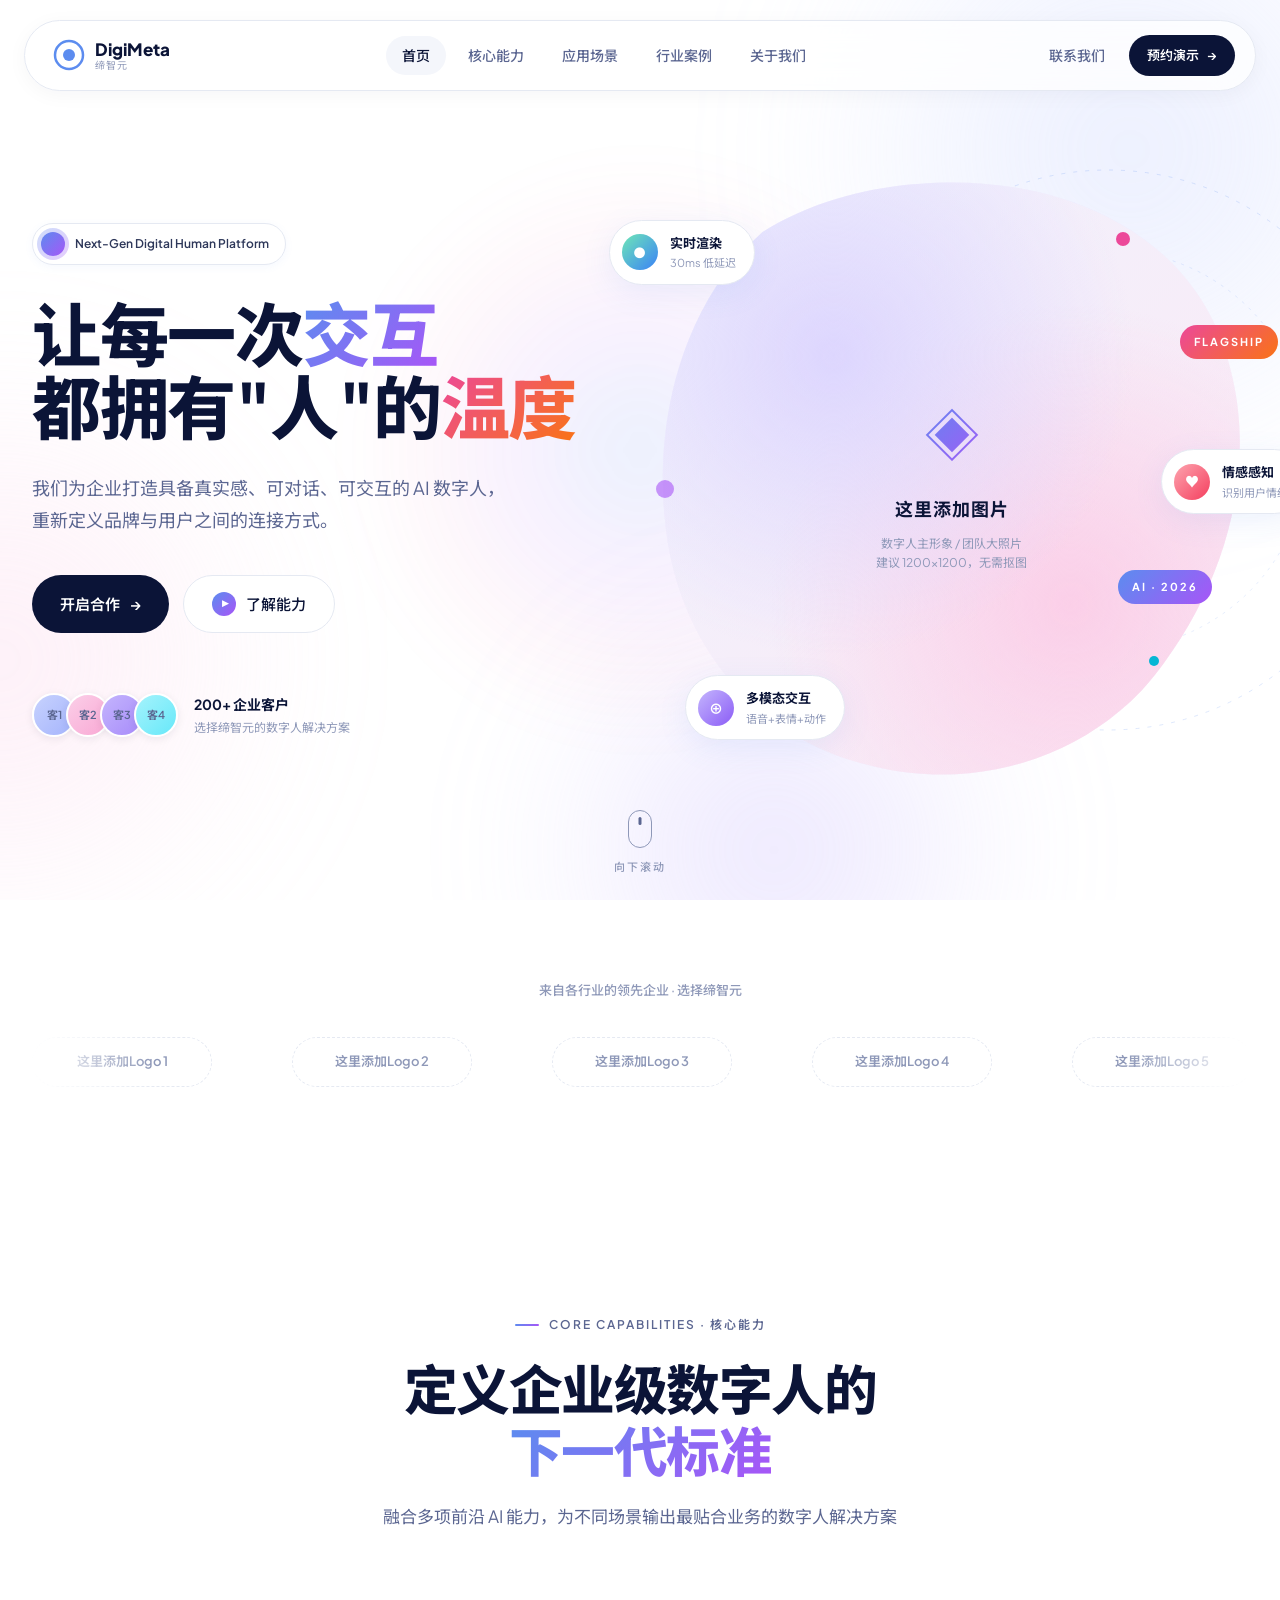
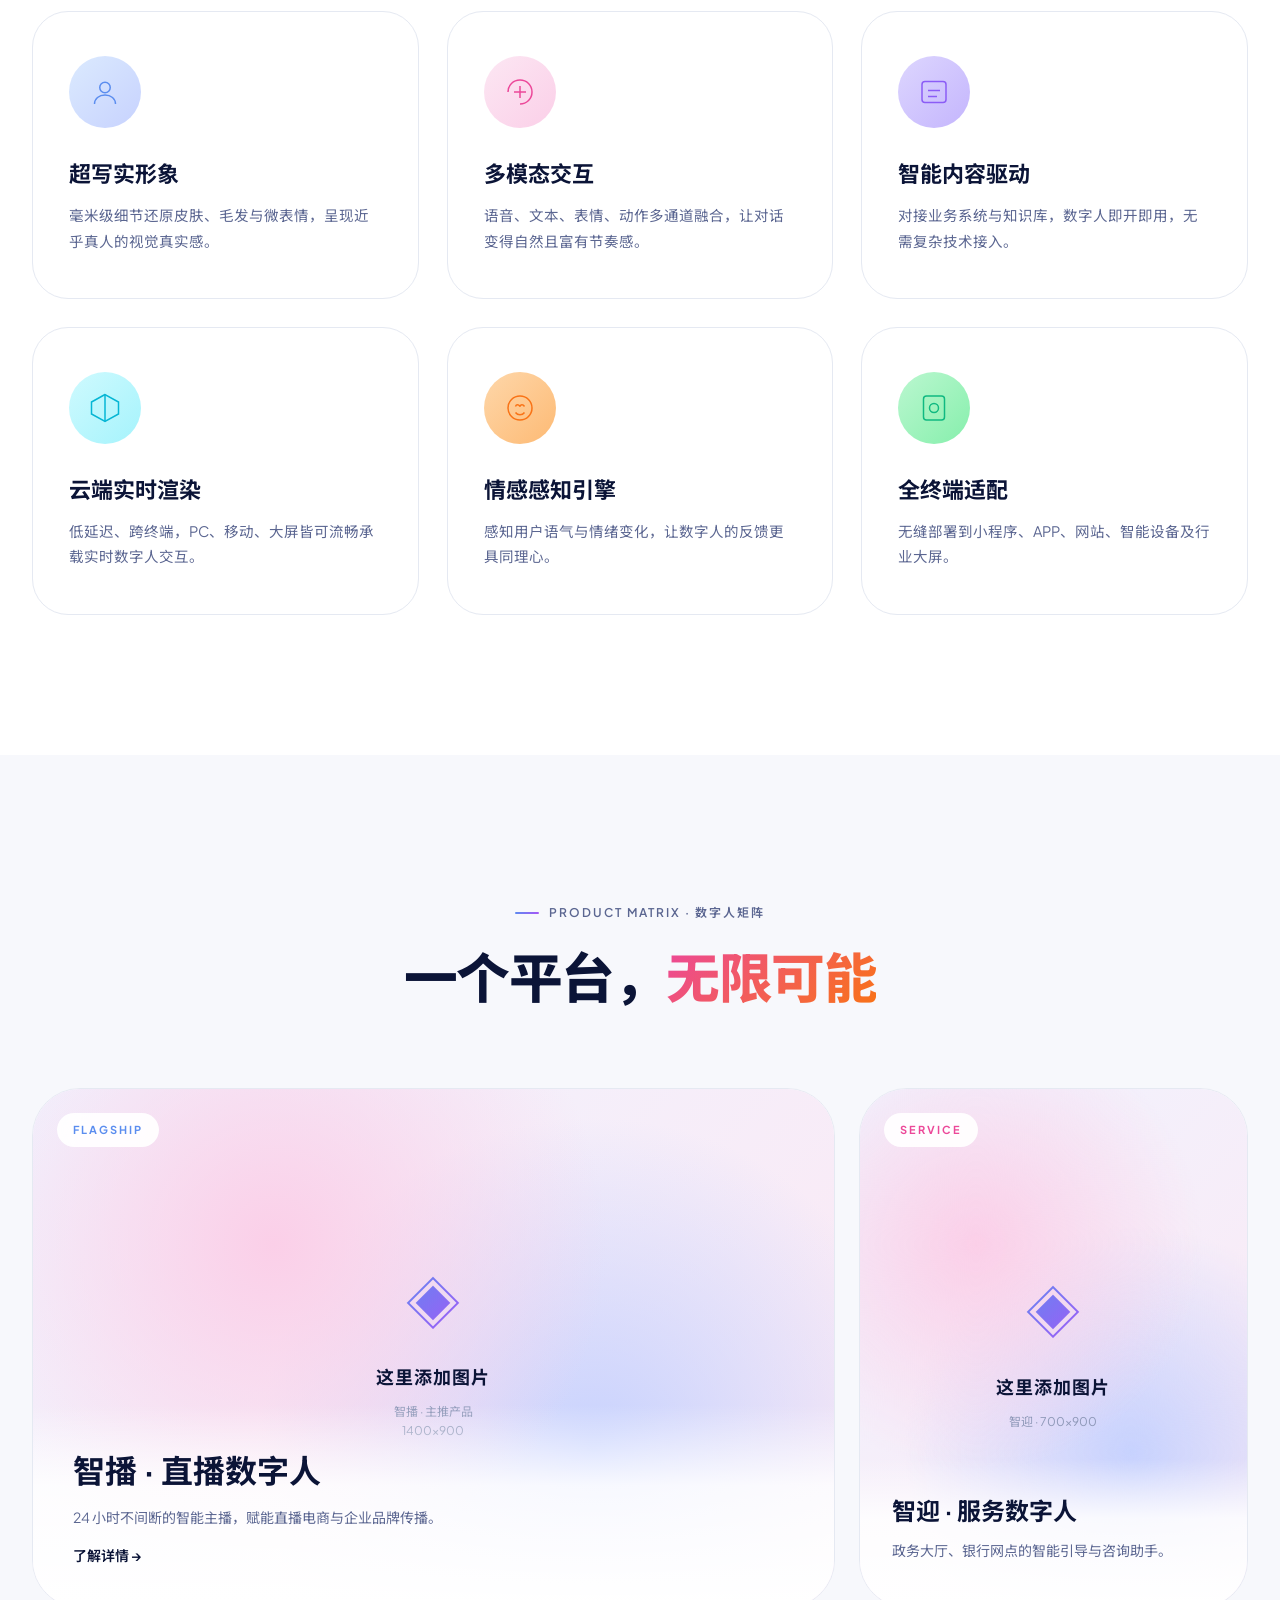
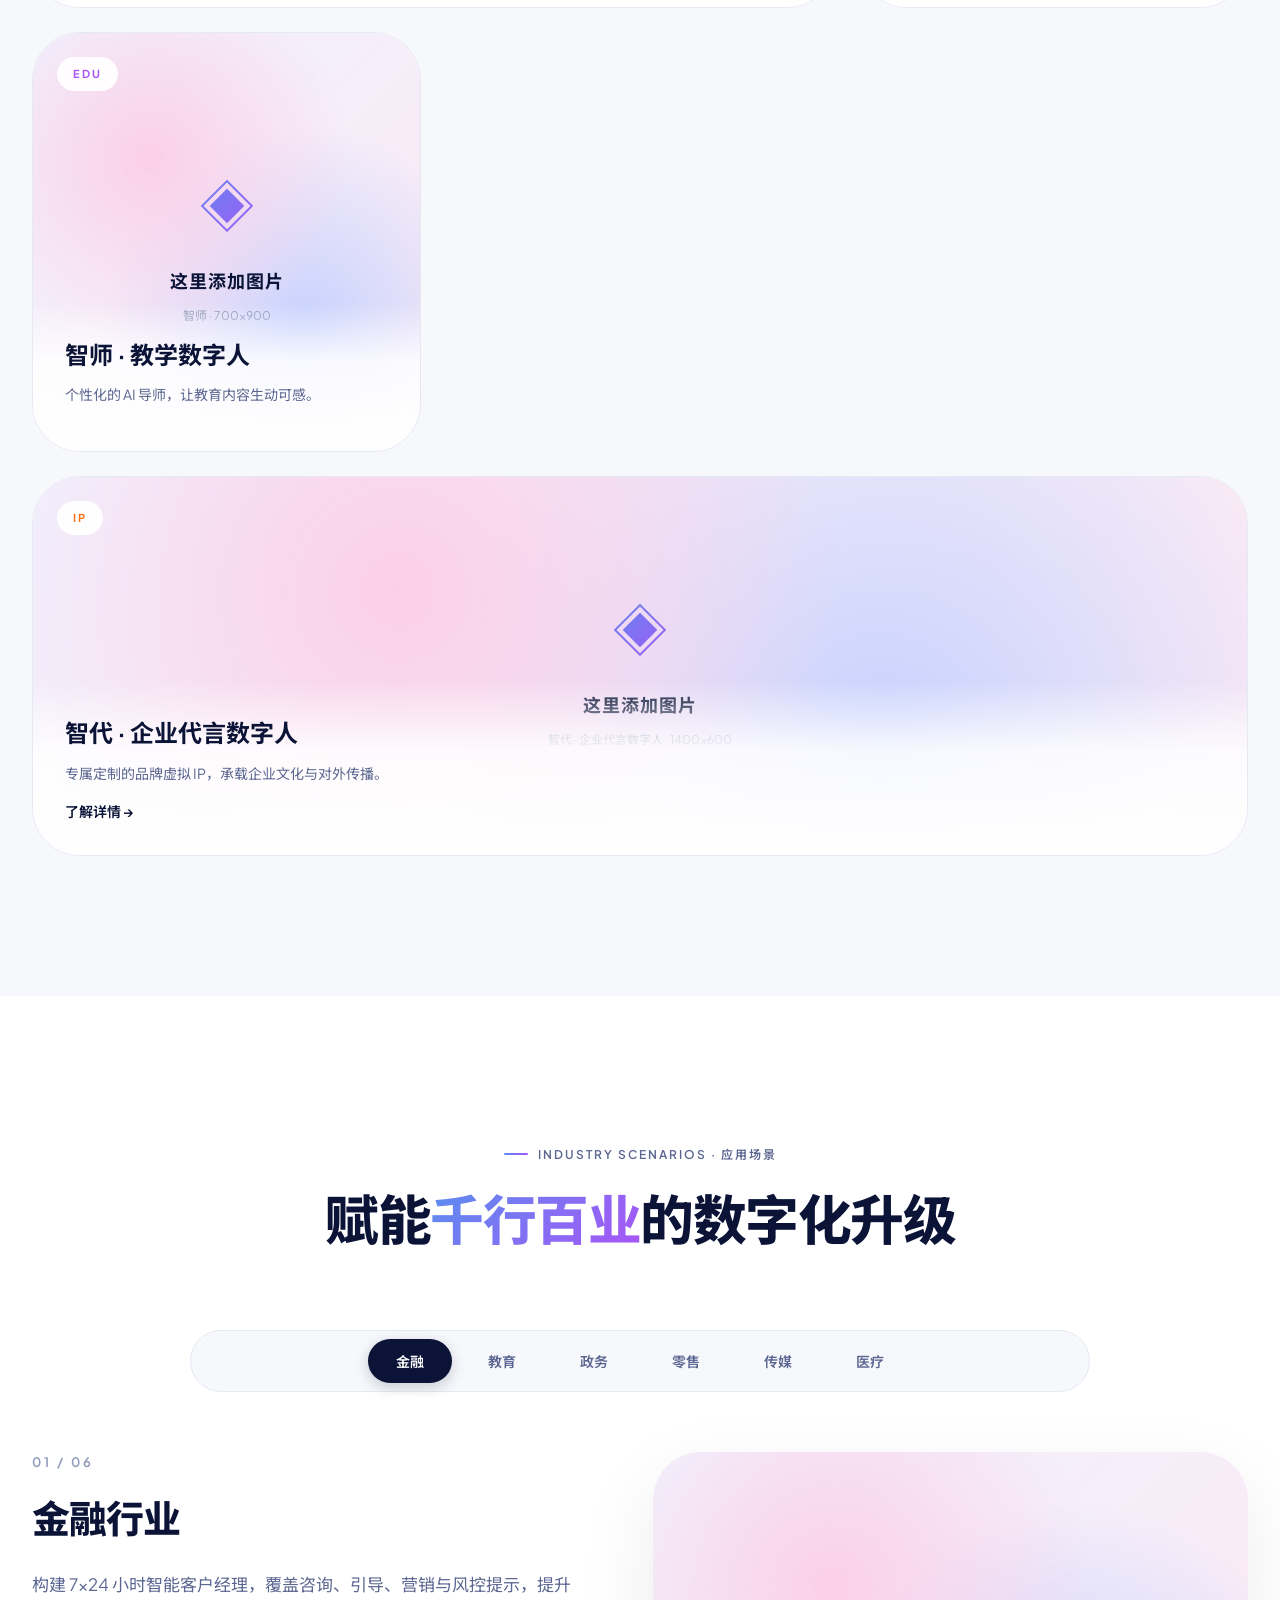
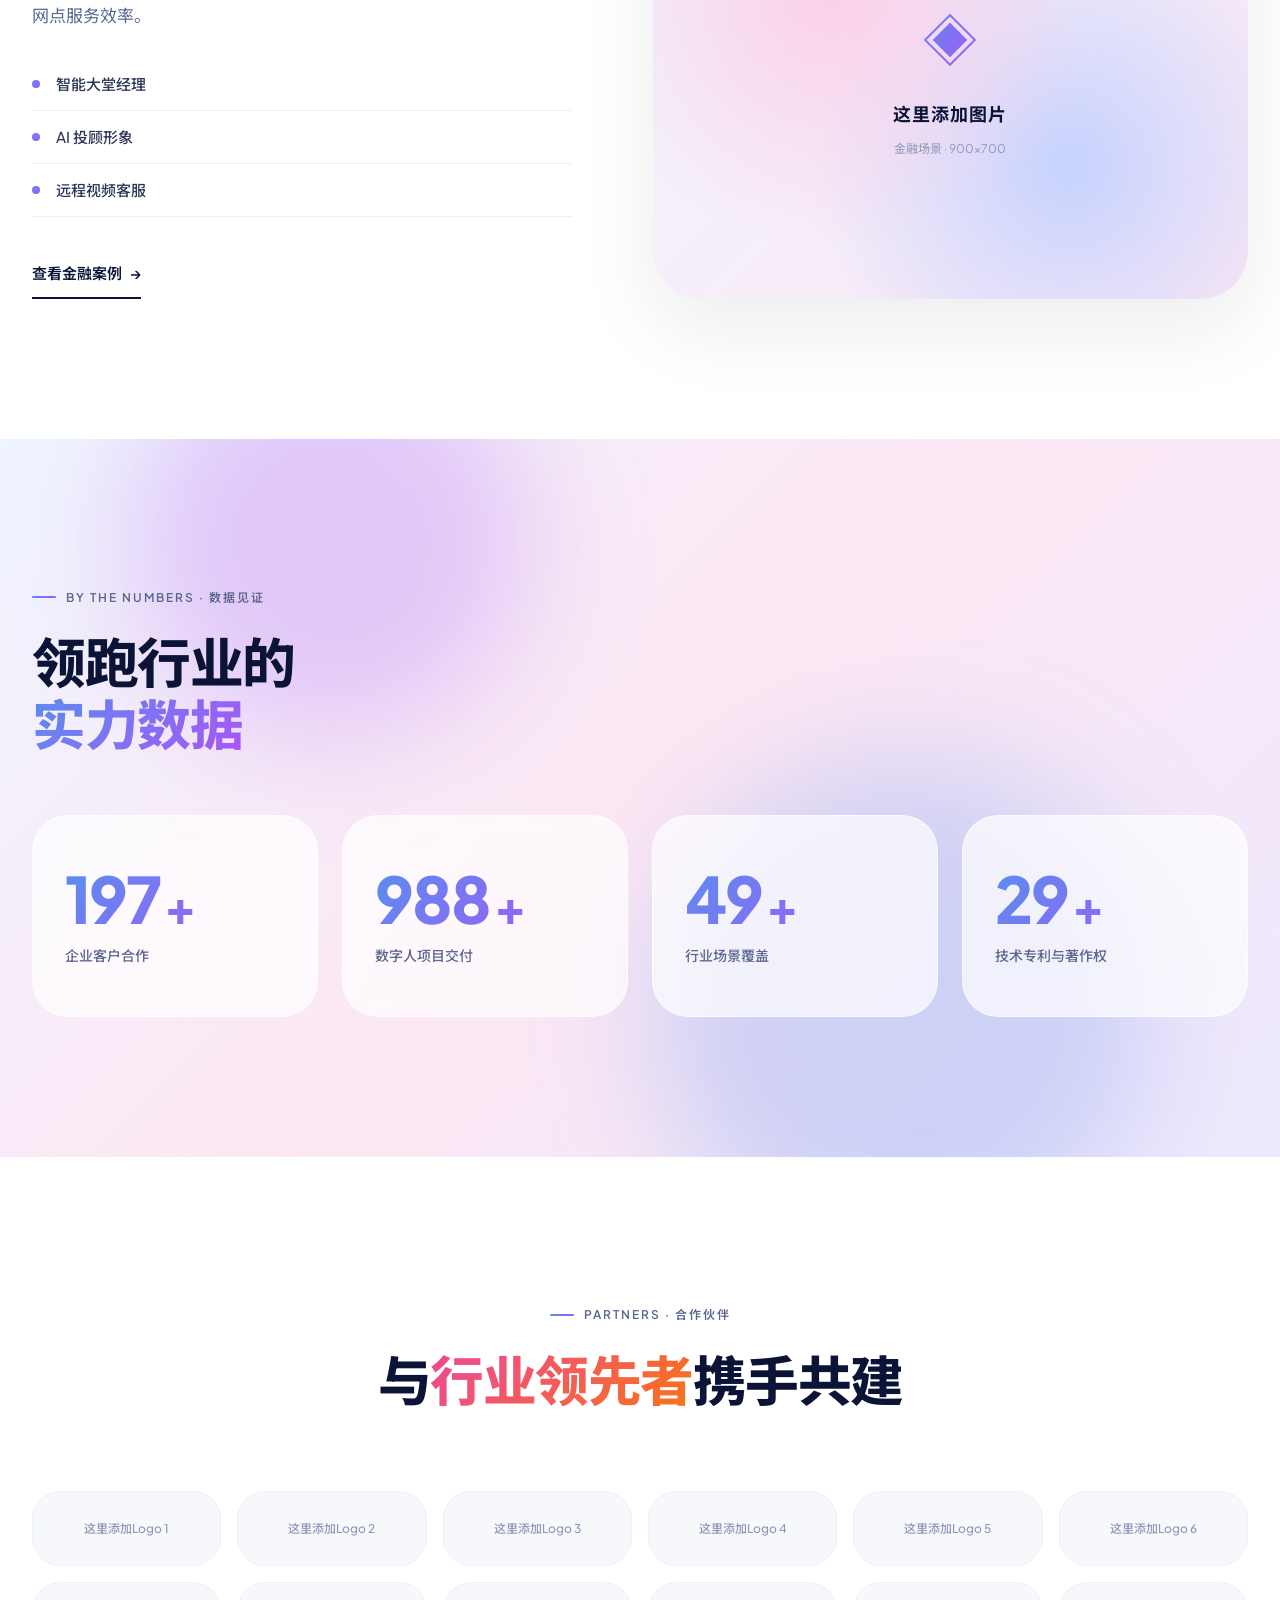
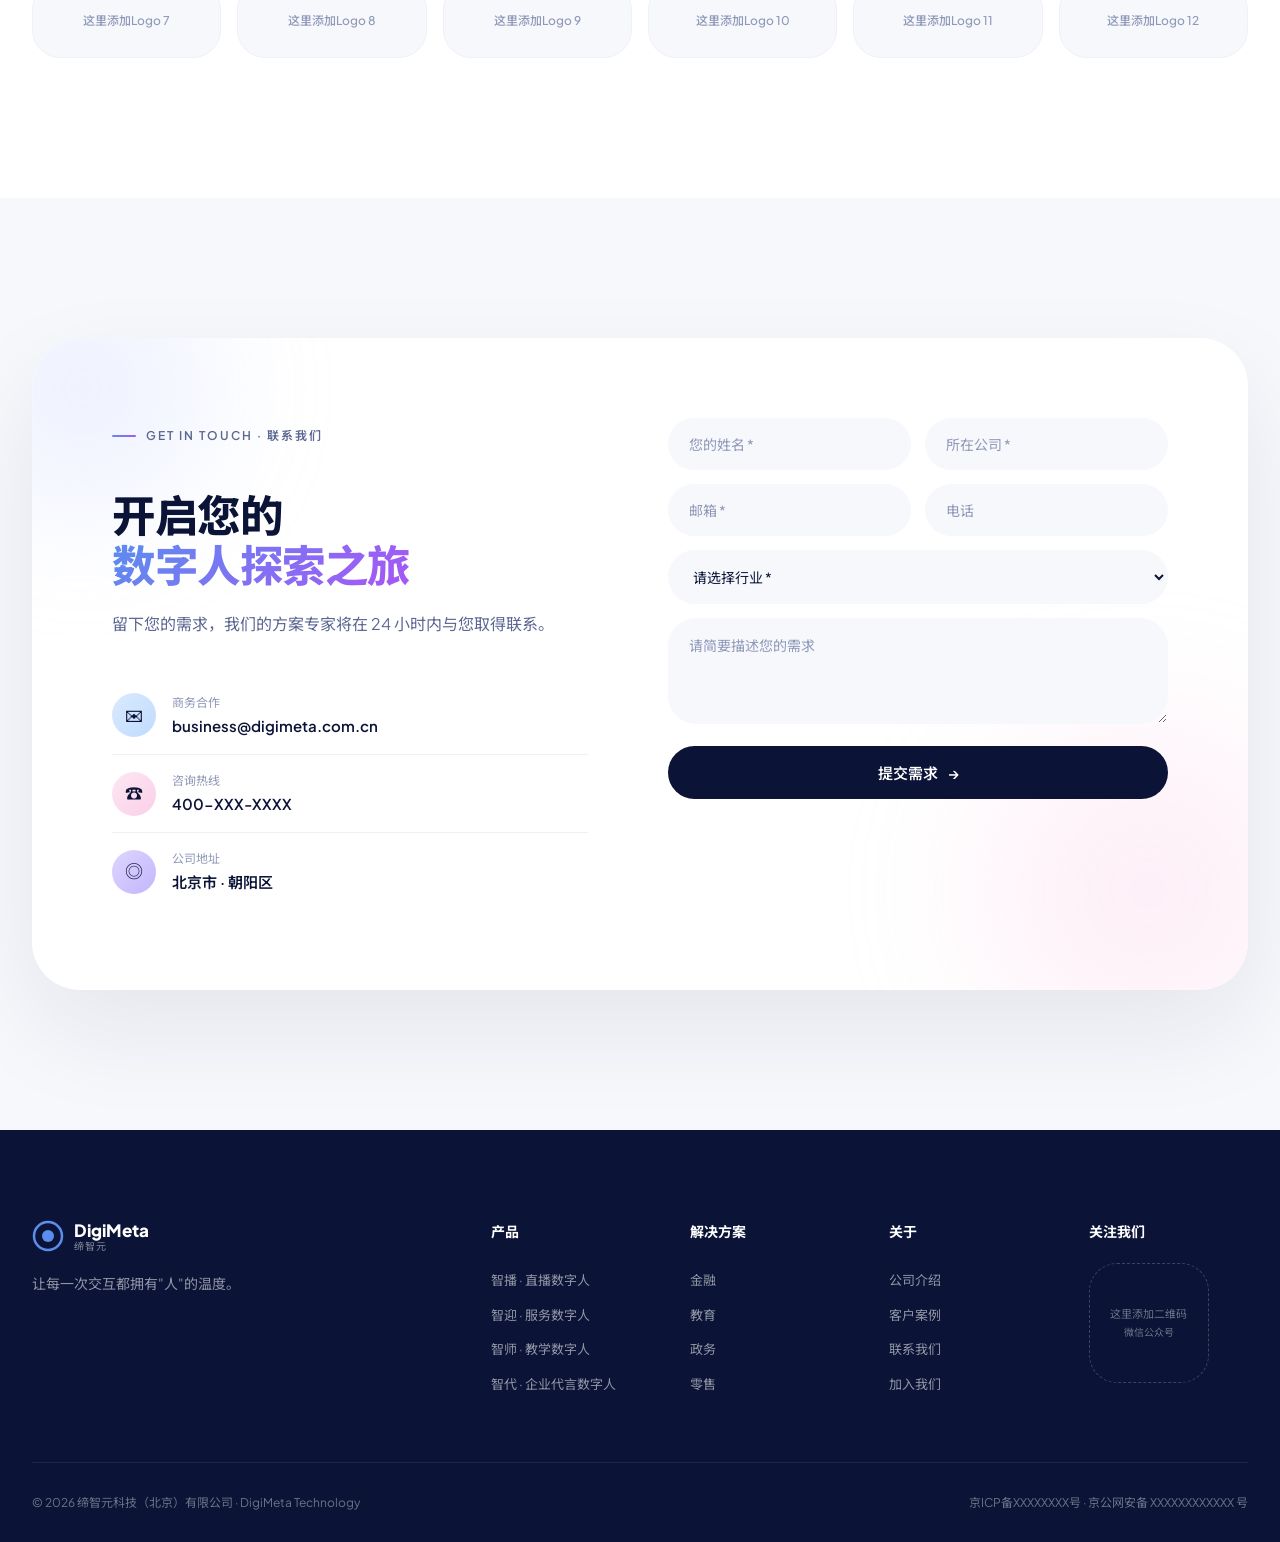
==== index-light.html @ de6de4fe "initial commit" ====
<!DOCTYPE html>
<html lang="zh-CN">
<head>
<meta charset="UTF-8" />
<meta name="viewport" content="width=device-width, initial-scale=1.0" />
<title>缔智元科技 DigiMeta · 让每一次交互都拥有"人"的温度</title>
<meta name="description" content="缔智元科技（北京）—— 企业级 AI 数字人解决方案提供商。" />
<link rel="stylesheet" href="styles-light.css" />
<link href="https://fonts.googleapis.com/css2?family=Plus+Jakarta+Sans:wght@400;500;600;700;800&family=Noto+Sans+SC:wght@300;400;500;600;700;800;900&display=swap" rel="stylesheet" />
</head>
<body>

<!-- ========== 鼠标光晕（保留原生光标） ========== -->
<div class="cursor-aura"></div>

<!-- ========== 浮动装饰 Blob 背景 ========== -->
<div class="bg-blobs">
  <div class="blob blob-1"></div>
  <div class="blob blob-2"></div>
  <div class="blob blob-3"></div>
</div>

<!-- ========== 导航栏 ========== -->
<nav class="navbar" id="navbar">
  <div class="nav-inner">
    <a href="index-light.html" class="logo">
      <div class="logo-mark">
        <svg viewBox="0 0 32 32" fill="none">
          <circle cx="16" cy="16" r="14" stroke="url(#g1)" stroke-width="2.5"/>
          <circle cx="16" cy="16" r="6" fill="url(#g1)"/>
          <defs>
            <linearGradient id="g1" x1="0" y1="0" x2="32" y2="32">
              <stop offset="0" stop-color="#5b8def"/>
              <stop offset="1" stop-color="#a855f7"/>
            </linearGradient>
          </defs>
        </svg>
      </div>
      <div class="logo-text">
        <span>DigiMeta</span>
        <small>缔智元</small>
      </div>
    </a>
    <ul class="nav-links">
      <li><a href="#hero" class="active">首页</a></li>
      <li><a href="#capabilities">核心能力</a></li>
      <li><a href="#scenarios">应用场景</a></li>
      <li><a href="cases.html">行业案例</a></li>
      <li><a href="about.html">关于我们</a></li>
    </ul>
    <div class="nav-actions">
      <a href="#contact" class="nav-link-secondary">联系我们</a>
      <a href="#contact" class="cta-btn">
        <span>预约演示</span>
        <span class="cta-arrow">→</span>
      </a>
    </div>
  </div>
</nav>

<!-- ========== Hero 首屏 · 大蒙版照片风格 ========== -->
<section class="hero" id="hero">

  <div class="hero-decor">
    <svg class="deco-line" viewBox="0 0 600 600" fill="none">
      <circle cx="300" cy="300" r="280" stroke="url(#lg1)" stroke-width="1" stroke-dasharray="4 8" opacity="0.4"/>
      <circle cx="300" cy="300" r="200" stroke="url(#lg1)" stroke-width="1" stroke-dasharray="3 6" opacity="0.3"/>
      <defs>
        <linearGradient id="lg1" x1="0" y1="0" x2="600" y2="600">
          <stop offset="0" stop-color="#5b8def"/>
          <stop offset="1" stop-color="#ec4899"/>
        </linearGradient>
      </defs>
    </svg>
  </div>

  <div class="hero-inner">

    <!-- 左侧文案 -->
    <div class="hero-text">
      <div class="hero-pill">
        <span class="pill-dot"></span>
        <span>Next-Gen Digital Human Platform</span>
      </div>

      <h1 class="hero-title">
        让每一次<span class="text-grad">交互</span><br/>
        都拥有"人"的<span class="text-grad-2">温度</span>
      </h1>

      <p class="hero-sub">
        我们为企业打造具备真实感、可对话、可交互的 AI 数字人，<br/>
        重新定义品牌与用户之间的连接方式。
      </p>

      <div class="hero-actions">
        <a href="#contact" class="btn-primary">
          <span>开启合作</span>
          <span class="arrow">→</span>
        </a>
        <a href="#capabilities" class="btn-ghost">
          <span class="play-circle">▶</span>
          <span>了解能力</span>
        </a>
      </div>

      <!-- 客户/小信息卡 -->
      <div class="hero-meta">
        <div class="meta-avatars">
          <!-- 这里添加图片：客户头像 ×4，建议 80×80 圆形 -->
          <div class="avatar">客1</div>
          <div class="avatar">客2</div>
          <div class="avatar">客3</div>
          <div class="avatar">客4</div>
        </div>
        <div class="meta-text">
          <strong>200+ 企业客户</strong>
          <span>选择缔智元的数字人解决方案</span>
        </div>
      </div>
    </div>

    <!-- 右侧：Blob 蒙版大照片 + 漂浮元素 -->
    <div class="hero-visual">

      <!-- 主蒙版大照片区域 -->
      <div class="blob-photo-wrap">
        <!-- SVG blob 蒙版 -->
        <svg width="0" height="0" style="position:absolute">
          <defs>
            <clipPath id="blob-mask" clipPathUnits="objectBoundingBox">
              <path d="M0.5,0.02 C0.72,0.02 0.92,0.12 0.97,0.32 C1.02,0.5 0.95,0.7 0.82,0.84 C0.7,0.96 0.52,1 0.36,0.96 C0.18,0.92 0.05,0.78 0.02,0.6 C-0.01,0.42 0.04,0.22 0.18,0.1 C0.28,0.04 0.4,0.02 0.5,0.02 Z"/>
            </clipPath>
          </defs>
        </svg>

        <div class="blob-photo">
          <!-- 这里添加图片：Hero 主形象大照片（建议为人物/数字人形象，1200×1200，将被蒙版裁切为有机形状） -->
          <div class="photo-placeholder">
            <div class="ph-circle">
              <span class="ph-icon">◈</span>
              <span class="ph-title">这里添加图片</span>
              <span class="ph-hint">数字人主形象 / 团队大照片<br/>建议 1200×1200，无需抠图</span>
            </div>
          </div>
          <div class="photo-glow"></div>
        </div>

        <!-- 漂浮信息卡片 ×4 -->
        <div class="float-card card-1">
          <div class="fc-icon" style="background: linear-gradient(135deg, #6ee7b7, #3b82f6)">●</div>
          <div class="fc-text">
            <strong>实时渲染</strong>
            <span>30ms 低延迟</span>
          </div>
        </div>

        <div class="float-card card-2">
          <div class="fc-icon" style="background: linear-gradient(135deg, #fda4af, #f43f5e)">♥</div>
          <div class="fc-text">
            <strong>情感感知</strong>
            <span>识别用户情绪</span>
          </div>
        </div>

        <div class="float-card card-3">
          <div class="fc-icon" style="background: linear-gradient(135deg, #c4b5fd, #8b5cf6)">⊕</div>
          <div class="fc-text">
            <strong>多模态交互</strong>
            <span>语音+表情+动作</span>
          </div>
        </div>

        <div class="float-tag tag-1">FLAGSHIP</div>
        <div class="float-tag tag-2">AI · 2026</div>

        <!-- 装饰小球 -->
        <div class="orbit-dot dot-a"></div>
        <div class="orbit-dot dot-b"></div>
        <div class="orbit-dot dot-c"></div>
      </div>
    </div>
  </div>

  <!-- 滚动提示 -->
  <div class="scroll-hint">
    <div class="mouse-ico">
      <span class="wheel"></span>
    </div>
    <span>向下滚动</span>
  </div>
</section>

<!-- ========== 客户Logo 滚动 ========== -->
<section class="trust">
  <p class="trust-label">来自各行业的领先企业 · 选择缔智元</p>
  <div class="logo-marquee">
    <div class="logo-track">
      <!-- 这里添加图片：客户Logo ×8（建议深灰色单色版本 PNG，统一高度 36px） -->
      <div class="client-logo">这里添加Logo 1</div>
      <div class="client-logo">这里添加Logo 2</div>
      <div class="client-logo">这里添加Logo 3</div>
      <div class="client-logo">这里添加Logo 4</div>
      <div class="client-logo">这里添加Logo 5</div>
      <div class="client-logo">这里添加Logo 6</div>
      <div class="client-logo">这里添加Logo 7</div>
      <div class="client-logo">这里添加Logo 8</div>
      <!-- 副本 -->
      <div class="client-logo">这里添加Logo 1</div>
      <div class="client-logo">这里添加Logo 2</div>
      <div class="client-logo">这里添加Logo 3</div>
      <div class="client-logo">这里添加Logo 4</div>
    </div>
  </div>
</section>

<!-- ========== 核心能力 ========== -->
<section class="capabilities" id="capabilities">

  <div class="section-head reveal">
    <span class="eyebrow">
      <span class="eyebrow-line"></span>
      CORE CAPABILITIES · 核心能力
    </span>
    <h2>定义企业级数字人的<br/><span class="text-grad">下一代标准</span></h2>
    <p class="section-sub">融合多项前沿 AI 能力，为不同场景输出最贴合业务的数字人解决方案</p>
  </div>

  <div class="cap-grid">
    <div class="cap-card reveal">
      <div class="cap-circle" style="background: linear-gradient(135deg, #dbeafe, #c7d2fe)">
        <svg viewBox="0 0 48 48" fill="none" stroke="#5b8def" stroke-width="2"><circle cx="24" cy="18" r="7"/><path d="M10 40c0-7 6-12 14-12s14 5 14 12"/></svg>
      </div>
      <h3>超写实形象</h3>
      <p>毫米级细节还原皮肤、毛发与微表情，呈现近乎真人的视觉真实感。</p>
    </div>

    <div class="cap-card reveal">
      <div class="cap-circle" style="background: linear-gradient(135deg, #fce7f3, #fbcfe8)">
        <svg viewBox="0 0 48 48" fill="none" stroke="#ec4899" stroke-width="2"><path d="M8 24c0-9 7-16 16-16s16 7 16 16-7 16-16 16"/><path d="M16 24h16M24 16v16"/></svg>
      </div>
      <h3>多模态交互</h3>
      <p>语音、文本、表情、动作多通道融合，让对话变得自然且富有节奏感。</p>
    </div>

    <div class="cap-card reveal">
      <div class="cap-circle" style="background: linear-gradient(135deg, #ddd6fe, #c4b5fd)">
        <svg viewBox="0 0 48 48" fill="none" stroke="#8b5cf6" stroke-width="2"><rect x="8" y="10" width="32" height="28" rx="4"/><path d="M16 22h16M16 30h12"/></svg>
      </div>
      <h3>智能内容驱动</h3>
      <p>对接业务系统与知识库，数字人即开即用，无需复杂技术接入。</p>
    </div>

    <div class="cap-card reveal">
      <div class="cap-circle" style="background: linear-gradient(135deg, #cffafe, #a5f3fc)">
        <svg viewBox="0 0 48 48" fill="none" stroke="#06b6d4" stroke-width="2"><path d="M24 6L6 16v16l18 10 18-10V16z"/><path d="M24 6v36"/></svg>
      </div>
      <h3>云端实时渲染</h3>
      <p>低延迟、跨终端，PC、移动、大屏皆可流畅承载实时数字人交互。</p>
    </div>

    <div class="cap-card reveal">
      <div class="cap-circle" style="background: linear-gradient(135deg, #fed7aa, #fdba74)">
        <svg viewBox="0 0 48 48" fill="none" stroke="#f97316" stroke-width="2"><circle cx="24" cy="24" r="16"/><path d="M18 22c1-3 4-3 6 0M24 22c1-3 4-3 6 0M18 30c3 4 9 4 12 0"/></svg>
      </div>
      <h3>情感感知引擎</h3>
      <p>感知用户语气与情绪变化，让数字人的反馈更具同理心。</p>
    </div>

    <div class="cap-card reveal">
      <div class="cap-circle" style="background: linear-gradient(135deg, #bbf7d0, #86efac)">
        <svg viewBox="0 0 48 48" fill="none" stroke="#10b981" stroke-width="2"><rect x="10" y="8" width="28" height="32" rx="4"/><circle cx="24" cy="24" r="6"/></svg>
      </div>
      <h3>全终端适配</h3>
      <p>无缝部署到小程序、APP、网站、智能设备及行业大屏。</p>
    </div>
  </div>
</section>

<!-- ========== 数字人产品矩阵 ========== -->
<section class="showcase" id="showcase">
  <div class="section-head reveal">
    <span class="eyebrow">
      <span class="eyebrow-line"></span>
      PRODUCT MATRIX · 数字人矩阵
    </span>
    <h2>一个平台，<span class="text-grad-2">无限可能</span></h2>
  </div>

  <div class="showcase-grid">

    <!-- 大卡片：直播数字人 -->
    <article class="show-card big reveal">
      <div class="show-mask">
        <!-- 这里添加图片：智播数字人主形象，建议 1400×900 -->
        <div class="img-ph">
          <span class="ph-circle">
            <span class="ph-icon">◈</span>
            <span class="ph-title">这里添加图片</span>
            <span class="ph-hint">智播 · 主推产品<br/>1400×900</span>
          </span>
        </div>
        <div class="show-tag">FLAGSHIP</div>
        <div class="show-info-overlay">
          <h3>智播 · 直播数字人</h3>
          <p>24 小时不间断的智能主播，赋能直播电商与企业品牌传播。</p>
          <a href="#contact" class="card-link">了解详情 →</a>
        </div>
      </div>
    </article>

    <!-- 服务数字人 -->
    <article class="show-card reveal">
      <div class="show-mask">
        <!-- 这里添加图片：智迎服务数字人，建议 700×900 -->
        <div class="img-ph">
          <span class="ph-circle">
            <span class="ph-icon">◈</span>
            <span class="ph-title">这里添加图片</span>
            <span class="ph-hint">智迎 · 700×900</span>
          </span>
        </div>
        <div class="show-tag tag-pink">SERVICE</div>
        <div class="show-info-overlay">
          <h3>智迎 · 服务数字人</h3>
          <p>政务大厅、银行网点的智能引导与咨询助手。</p>
        </div>
      </div>
    </article>

    <!-- 教学数字人 -->
    <article class="show-card reveal">
      <div class="show-mask">
        <!-- 这里添加图片：智师教学数字人，建议 700×900 -->
        <div class="img-ph">
          <span class="ph-circle">
            <span class="ph-icon">◈</span>
            <span class="ph-title">这里添加图片</span>
            <span class="ph-hint">智师 · 700×900</span>
          </span>
        </div>
        <div class="show-tag tag-purple">EDU</div>
        <div class="show-info-overlay">
          <h3>智师 · 教学数字人</h3>
          <p>个性化的 AI 导师，让教育内容生动可感。</p>
        </div>
      </div>
    </article>

    <!-- 企业代言数字人（横向大卡） -->
    <article class="show-card wide reveal">
      <div class="show-mask">
        <!-- 这里添加图片：智代企业IP数字人，建议 1400×600 -->
        <div class="img-ph">
          <span class="ph-circle">
            <span class="ph-icon">◈</span>
            <span class="ph-title">这里添加图片</span>
            <span class="ph-hint">智代 · 企业代言数字人 · 1400×600</span>
          </span>
        </div>
        <div class="show-tag tag-orange">IP</div>
        <div class="show-info-overlay">
          <h3>智代 · 企业代言数字人</h3>
          <p>专属定制的品牌虚拟 IP，承载企业文化与对外传播。</p>
          <a href="#contact" class="card-link">了解详情 →</a>
        </div>
      </div>
    </article>

  </div>
</section>

<!-- ========== 应用场景 ========== -->
<section class="scenarios" id="scenarios">
  <div class="section-head reveal">
    <span class="eyebrow">
      <span class="eyebrow-line"></span>
      INDUSTRY SCENARIOS · 应用场景
    </span>
    <h2>赋能<span class="text-grad">千行百业</span>的数字化升级</h2>
  </div>

  <div class="scen-tabs reveal">
    <button class="tab-btn active" data-tab="finance">金融</button>
    <button class="tab-btn" data-tab="edu">教育</button>
    <button class="tab-btn" data-tab="gov">政务</button>
    <button class="tab-btn" data-tab="retail">零售</button>
    <button class="tab-btn" data-tab="media">传媒</button>
    <button class="tab-btn" data-tab="health">医疗</button>
  </div>

  <div class="scen-content reveal">

    <div class="scen-panel active" data-panel="finance">
      <div class="scen-text">
        <span class="scen-num">01 / 06</span>
        <h3>金融行业</h3>
        <p>构建 7×24 小时智能客户经理，覆盖咨询、引导、营销与风控提示，提升网点服务效率。</p>
        <ul class="scen-list">
          <li>智能大堂经理</li>
          <li>AI 投顾形象</li>
          <li>远程视频客服</li>
        </ul>
        <a href="cases.html" class="link-arrow">查看金融案例 <span>→</span></a>
      </div>
      <div class="scen-img">
        <!-- 这里添加图片：金融场景应用图，建议 900×700 -->
        <div class="img-ph rounded">
          <span class="ph-circle">
            <span class="ph-icon">◈</span>
            <span class="ph-title">这里添加图片</span>
            <span class="ph-hint">金融场景 · 900×700</span>
          </span>
        </div>
      </div>
    </div>

    <div class="scen-panel" data-panel="edu">
      <div class="scen-text">
        <span class="scen-num">02 / 06</span>
        <h3>教育行业</h3>
        <p>打造个性化 AI 教学伙伴，让学习内容更生动、互动更深入。</p>
        <ul class="scen-list">
          <li>数字教师</li>
          <li>语言陪练数字人</li>
          <li>智慧课堂助手</li>
        </ul>
        <a href="cases.html" class="link-arrow">查看教育案例 <span>→</span></a>
      </div>
      <div class="scen-img">
        <!-- 这里添加图片：教育场景图，建议 900×700 -->
        <div class="img-ph rounded">
          <span class="ph-circle">
            <span class="ph-icon">◈</span>
            <span class="ph-title">这里添加图片</span>
            <span class="ph-hint">教育场景 · 900×700</span>
          </span>
        </div>
      </div>
    </div>

    <div class="scen-panel" data-panel="gov">
      <div class="scen-text">
        <span class="scen-num">03 / 06</span>
        <h3>政务行业</h3>
        <p>面向政务大厅与公共服务平台的智能引导、政策解读与办事辅助。</p>
        <ul class="scen-list">
          <li>政务智能引导</li>
          <li>政策解读数字人</li>
          <li>智慧城市形象</li>
        </ul>
        <a href="cases.html" class="link-arrow">查看政务案例 <span>→</span></a>
      </div>
      <div class="scen-img">
        <!-- 这里添加图片：政务场景图，建议 900×700 -->
        <div class="img-ph rounded">
          <span class="ph-circle">
            <span class="ph-icon">◈</span>
            <span class="ph-title">这里添加图片</span>
            <span class="ph-hint">政务场景 · 900×700</span>
          </span>
        </div>
      </div>
    </div>

    <div class="scen-panel" data-panel="retail">
      <div class="scen-text">
        <span class="scen-num">04 / 06</span>
        <h3>零售行业</h3>
        <p>直播电商、品牌推广、门店导购，让数字人成为最高效的销售伙伴。</p>
        <ul class="scen-list">
          <li>24h 智能主播</li>
          <li>数字导购员</li>
          <li>品牌虚拟代言人</li>
        </ul>
        <a href="cases.html" class="link-arrow">查看零售案例 <span>→</span></a>
      </div>
      <div class="scen-img">
        <!-- 这里添加图片：零售场景图，建议 900×700 -->
        <div class="img-ph rounded">
          <span class="ph-circle">
            <span class="ph-icon">◈</span>
            <span class="ph-title">这里添加图片</span>
            <span class="ph-hint">零售场景 · 900×700</span>
          </span>
        </div>
      </div>
    </div>

    <div class="scen-panel" data-panel="media">
      <div class="scen-text">
        <span class="scen-num">05 / 06</span>
        <h3>传媒行业</h3>
        <p>AI 主持人、虚拟记者、新闻播报，重构内容生产与传播链路。</p>
        <ul class="scen-list">
          <li>AI 新闻主播</li>
          <li>短视频内容生成</li>
          <li>多语种播报</li>
        </ul>
        <a href="cases.html" class="link-arrow">查看传媒案例 <span>→</span></a>
      </div>
      <div class="scen-img">
        <!-- 这里添加图片：传媒场景图，建议 900×700 -->
        <div class="img-ph rounded">
          <span class="ph-circle">
            <span class="ph-icon">◈</span>
            <span class="ph-title">这里添加图片</span>
            <span class="ph-hint">传媒场景 · 900×700</span>
          </span>
        </div>
      </div>
    </div>

    <div class="scen-panel" data-panel="health">
      <div class="scen-text">
        <span class="scen-num">06 / 06</span>
        <h3>医疗行业</h3>
        <p>健康咨询、就诊导引、心理陪伴，温度与专业兼备的健康数字人。</p>
        <ul class="scen-list">
          <li>智能导诊数字人</li>
          <li>健康宣教助手</li>
          <li>AI 心理陪伴</li>
        </ul>
        <a href="cases.html" class="link-arrow">查看医疗案例 <span>→</span></a>
      </div>
      <div class="scen-img">
        <!-- 这里添加图片：医疗场景图，建议 900×700 -->
        <div class="img-ph rounded">
          <span class="ph-circle">
            <span class="ph-icon">◈</span>
            <span class="ph-title">这里添加图片</span>
            <span class="ph-hint">医疗场景 · 900×700</span>
          </span>
        </div>
      </div>
    </div>

  </div>
</section>

<!-- ========== 数据成就 · 浅色卡片 ========== -->
<section class="achievements">
  <div class="ach-decor">
    <div class="ach-blob ach-blob-1"></div>
    <div class="ach-blob ach-blob-2"></div>
  </div>
  <div class="ach-inner">
    <div class="section-head reveal" style="text-align:left;max-width:none;margin-bottom:60px">
      <span class="eyebrow">
        <span class="eyebrow-line"></span>
        BY THE NUMBERS · 数据见证
      </span>
      <h2>领跑行业的<br/><span class="text-grad">实力数据</span></h2>
    </div>

    <div class="ach-grid">
      <div class="ach-item reveal">
        <div class="ach-num"><span data-target="200">0</span><i>+</i></div>
        <p>企业客户合作</p>
      </div>
      <div class="ach-item reveal">
        <div class="ach-num"><span data-target="1000">0</span><i>+</i></div>
        <p>数字人项目交付</p>
      </div>
      <div class="ach-item reveal">
        <div class="ach-num"><span data-target="50">0</span><i>+</i></div>
        <p>行业场景覆盖</p>
      </div>
      <div class="ach-item reveal">
        <div class="ach-num"><span data-target="30">0</span><i>+</i></div>
        <p>技术专利与著作权</p>
      </div>
    </div>
  </div>
</section>

<!-- ========== 合作伙伴 ========== -->
<section class="partners">
  <div class="section-head reveal">
    <span class="eyebrow">
      <span class="eyebrow-line"></span>
      PARTNERS · 合作伙伴
    </span>
    <h2>与<span class="text-grad-2">行业领先者</span>携手共建</h2>
  </div>
  <div class="partner-grid reveal">
    <!-- 这里添加图片：合作伙伴Logo ×12（建议深灰色单色版本，统一尺寸 200×80） -->
    <div class="partner-cell">这里添加Logo 1</div>
    <div class="partner-cell">这里添加Logo 2</div>
    <div class="partner-cell">这里添加Logo 3</div>
    <div class="partner-cell">这里添加Logo 4</div>
    <div class="partner-cell">这里添加Logo 5</div>
    <div class="partner-cell">这里添加Logo 6</div>
    <div class="partner-cell">这里添加Logo 7</div>
    <div class="partner-cell">这里添加Logo 8</div>
    <div class="partner-cell">这里添加Logo 9</div>
    <div class="partner-cell">这里添加Logo 10</div>
    <div class="partner-cell">这里添加Logo 11</div>
    <div class="partner-cell">这里添加Logo 12</div>
  </div>
</section>

<!-- ========== 联系我们 ========== -->
<section class="contact" id="contact">
  <div class="contact-card reveal">

    <div class="contact-decor">
      <div class="cd-blob cd-blob-1"></div>
      <div class="cd-blob cd-blob-2"></div>
    </div>

    <div class="contact-left">
      <span class="eyebrow">
        <span class="eyebrow-line"></span>
        GET IN TOUCH · 联系我们
      </span>
      <h2>开启您的<br/><span class="text-grad">数字人探索之旅</span></h2>
      <p class="contact-sub">留下您的需求，我们的方案专家将在 24 小时内与您取得联系。</p>

      <div class="contact-info">
        <div class="info-row">
          <div class="info-ico" style="background:linear-gradient(135deg,#dbeafe,#bfdbfe)">✉</div>
          <div>
            <span class="info-label">商务合作</span>
            <span class="info-val">business@digimeta.com.cn</span>
          </div>
        </div>
        <div class="info-row">
          <div class="info-ico" style="background:linear-gradient(135deg,#fce7f3,#fbcfe8)">☎</div>
          <div>
            <span class="info-label">咨询热线</span>
            <span class="info-val">400-XXX-XXXX</span>
          </div>
        </div>
        <div class="info-row">
          <div class="info-ico" style="background:linear-gradient(135deg,#ddd6fe,#c4b5fd)">◎</div>
          <div>
            <span class="info-label">公司地址</span>
            <span class="info-val">北京市 · 朝阳区</span>
          </div>
        </div>
      </div>
    </div>

    <form class="contact-form" onsubmit="event.preventDefault(); alert('感谢联系，我们将尽快与您取得联系！');">
      <div class="form-row">
        <input type="text" placeholder="您的姓名 *" required />
        <input type="text" placeholder="所在公司 *" required />
      </div>
      <div class="form-row">
        <input type="email" placeholder="邮箱 *" required />
        <input type="tel" placeholder="电话" />
      </div>
      <select required>
        <option value="">请选择行业 *</option>
        <option>金融</option><option>教育</option><option>政务</option>
        <option>零售</option><option>传媒</option><option>医疗</option><option>其他</option>
      </select>
      <textarea rows="4" placeholder="请简要描述您的需求"></textarea>
      <button type="submit" class="btn-primary form-submit">
        <span>提交需求</span>
        <span class="arrow">→</span>
      </button>
    </form>
  </div>
</section>

<!-- ========== 页脚 ========== -->
<footer class="footer">
  <div class="footer-inner">
    <div class="footer-brand">
      <a href="index-light.html" class="logo">
        <div class="logo-mark">
          <svg viewBox="0 0 32 32" fill="none">
            <circle cx="16" cy="16" r="14" stroke="url(#gf)" stroke-width="2.5"/>
            <circle cx="16" cy="16" r="6" fill="url(#gf)"/>
            <defs>
              <linearGradient id="gf" x1="0" y1="0" x2="32" y2="32">
                <stop offset="0" stop-color="#5b8def"/>
                <stop offset="1" stop-color="#a855f7"/>
              </linearGradient>
            </defs>
          </svg>
        </div>
        <div class="logo-text">
          <span>DigiMeta</span>
          <small>缔智元</small>
        </div>
      </a>
      <p class="brand-desc">让每一次交互都拥有"人"的温度。</p>
    </div>
    <div class="footer-cols">
      <div>
        <h4>产品</h4>
        <a href="#showcase">智播 · 直播数字人</a>
        <a href="#showcase">智迎 · 服务数字人</a>
        <a href="#showcase">智师 · 教学数字人</a>
        <a href="#showcase">智代 · 企业代言数字人</a>
      </div>
      <div>
        <h4>解决方案</h4>
        <a href="#scenarios">金融</a>
        <a href="#scenarios">教育</a>
        <a href="#scenarios">政务</a>
        <a href="#scenarios">零售</a>
      </div>
      <div>
        <h4>关于</h4>
        <a href="about.html">公司介绍</a>
        <a href="cases.html">客户案例</a>
        <a href="#contact">联系我们</a>
        <a href="#">加入我们</a>
      </div>
      <div>
        <h4>关注我们</h4>
        <!-- 这里添加图片：微信公众号二维码，建议 160×160 -->
        <div class="qr-placeholder">
          <span>这里添加二维码<br/><small>微信公众号</small></span>
        </div>
      </div>
    </div>
  </div>
  <div class="footer-bottom">
    <span>© 2026 缔智元科技（北京）有限公司 · DigiMeta Technology</span>
    <span>京ICP备XXXXXXXX号 · 京公网安备 XXXXXXXXXXXX 号</span>
  </div>
</footer>

<script src="script-light.js"></script>
</body>
</html>
---- styles-light.css ----
/* ================================
   缔智元科技 · 浅色版样式
   参考 HeyGen / D-ID 现代清新风格
   ================================ */

:root {
  --bg-0: #ffffff;
  --bg-1: #f7f8fc;
  --bg-2: #eef1f8;
  --surface: #ffffff;
  --surface-soft: #f4f6fb;

  --border: #e5e9f2;
  --border-soft: #eef1f8;

  --text-0: #0b1437;
  --text-1: #2d3759;
  --text-2: #5b6691;
  --text-3: #8e98b8;
  --text-4: #b8bfd6;

  --primary: #5b8def;
  --primary-deep: #3b6df0;
  --purple: #a855f7;
  --pink: #ec4899;
  --cyan: #06b6d4;
  --orange: #f97316;
  --emerald: #10b981;

  --grad-1: linear-gradient(135deg, #5b8def 0%, #a855f7 100%);
  --grad-2: linear-gradient(135deg, #ec4899 0%, #f97316 100%);
  --grad-3: linear-gradient(135deg, #06b6d4 0%, #5b8def 100%);

  --grad-bg: linear-gradient(135deg, #eff4ff 0%, #fce7f3 50%, #ede9fe 100%);

  --shadow-soft: 0 2px 8px rgba(91, 141, 239, 0.06);
  --shadow-md: 0 8px 30px rgba(91, 141, 239, 0.1);
  --shadow-lg: 0 20px 60px rgba(91, 141, 239, 0.15);
  --shadow-pink: 0 20px 60px rgba(236, 72, 153, 0.15);

  --radius-pill: 100px;
  --radius-lg: 28px;
  --radius-xl: 36px;
  --radius-2xl: 48px;

  --font-body: 'Plus Jakarta Sans', 'Noto Sans SC', -apple-system, sans-serif;
}

* { margin: 0; padding: 0; box-sizing: border-box; }
html { scroll-behavior: smooth; }

body {
  font-family: var(--font-body);
  background: var(--bg-0);
  color: var(--text-1);
  line-height: 1.6;
  overflow-x: hidden;
  /* 保留原生光标，仅添加光晕效果 */
}

a { color: inherit; text-decoration: none; }
button { font-family: inherit; }

::-webkit-scrollbar { width: 10px; }
::-webkit-scrollbar-track { background: var(--bg-1); }
::-webkit-scrollbar-thumb {
  background: linear-gradient(180deg, #c7d2fe, #ddd6fe);
  border-radius: 100px;
  border: 2px solid var(--bg-1);
}

/* ============ 鼠标光晕（保留原生光标） ============ */
.cursor-aura {
  position: fixed;
  width: 600px; height: 600px;
  pointer-events: none;
  z-index: 1;
  transform: translate(-50%, -50%);
  background: radial-gradient(circle,
    rgba(91, 141, 239, 0.12) 0%,
    rgba(168, 85, 247, 0.08) 30%,
    rgba(236, 72, 153, 0.04) 50%,
    transparent 70%);
  mix-blend-mode: multiply;
  filter: blur(20px);
  transition: opacity 0.3s;
}

/* ============ 全局背景 Blob ============ */
.bg-blobs {
  position: fixed;
  inset: 0;
  z-index: 0;
  pointer-events: none;
  overflow: hidden;
}
.blob {
  position: absolute;
  border-radius: 50%;
  filter: blur(80px);
  opacity: 0.4;
}
.blob-1 {
  top: -200px; right: -200px;
  width: 700px; height: 700px;
  background: radial-gradient(circle, #c7d2fe, transparent 70%);
  animation: blobFloat1 20s ease-in-out infinite;
}
.blob-2 {
  top: 40%; left: -300px;
  width: 600px; height: 600px;
  background: radial-gradient(circle, #fbcfe8, transparent 70%);
  animation: blobFloat2 25s ease-in-out infinite;
}
.blob-3 {
  bottom: -200px; right: 20%;
  width: 500px; height: 500px;
  background: radial-gradient(circle, #c4b5fd, transparent 70%);
  animation: blobFloat3 22s ease-in-out infinite;
}
@keyframes blobFloat1 {
  0%, 100% { transform: translate(0, 0) scale(1); }
  33% { transform: translate(-30px, 40px) scale(1.1); }
  66% { transform: translate(20px, -30px) scale(0.95); }
}
@keyframes blobFloat2 {
  0%, 100% { transform: translate(0, 0) scale(1); }
  50% { transform: translate(40px, -50px) scale(1.15); }
}
@keyframes blobFloat3 {
  0%, 100% { transform: translate(0, 0) scale(1); }
  50% { transform: translate(-40px, 30px) scale(1.1); }
}

/* ============ 导航栏（胶囊型） ============ */
.navbar {
  position: fixed;
  top: 20px;
  left: 50%;
  transform: translateX(-50%);
  z-index: 100;
  width: calc(100% - 48px);
  max-width: 1380px;
  transition: all 0.4s;
}
.nav-inner {
  display: flex;
  align-items: center;
  justify-content: space-between;
  padding: 14px 20px 14px 28px;
  background: rgba(255, 255, 255, 0.75);
  backdrop-filter: blur(20px);
  -webkit-backdrop-filter: blur(20px);
  border: 1px solid var(--border);
  border-radius: var(--radius-pill);
  box-shadow: 0 4px 20px rgba(11, 20, 55, 0.04);
  transition: all 0.4s;
}
.navbar.scrolled .nav-inner {
  background: rgba(255, 255, 255, 0.9);
  box-shadow: 0 10px 40px rgba(11, 20, 55, 0.08);
}

.logo {
  display: flex;
  align-items: center;
  gap: 10px;
  font-weight: 800;
  color: var(--text-0);
}
.logo-mark {
  width: 32px; height: 32px;
  animation: logoSpin 12s linear infinite;
}
@keyframes logoSpin {
  to { transform: rotate(360deg); }
}
.logo-text {
  display: flex;
  flex-direction: column;
  line-height: 1;
  gap: 2px;
}
.logo-text span { font-size: 17px; font-weight: 800; }
.logo-text small {
  font-size: 10px;
  font-weight: 400;
  color: var(--text-3);
  letter-spacing: 1px;
}

.nav-links {
  list-style: none;
  display: flex;
  gap: 6px;
}
.nav-links a {
  display: block;
  padding: 8px 16px;
  color: var(--text-2);
  font-size: 14px;
  font-weight: 500;
  border-radius: var(--radius-pill);
  transition: all 0.25s;
}
.nav-links a:hover { color: var(--text-0); background: var(--surface-soft); }
.nav-links a.active {
  color: var(--text-0);
  background: var(--surface-soft);
}

.nav-actions { display: flex; align-items: center; gap: 12px; }
.nav-link-secondary {
  font-size: 14px;
  color: var(--text-2);
  font-weight: 500;
  padding: 8px 12px;
}
.nav-link-secondary:hover { color: var(--text-0); }

.cta-btn {
  display: inline-flex;
  align-items: center;
  gap: 8px;
  padding: 10px 18px;
  background: var(--text-0);
  color: white;
  border-radius: var(--radius-pill);
  font-size: 13px;
  font-weight: 600;
  transition: all 0.3s;
}
.cta-btn:hover {
  background: var(--primary);
  transform: translateY(-1px);
  box-shadow: 0 6px 20px rgba(91, 141, 239, 0.35);
}
.cta-arrow { transition: transform 0.3s; }
.cta-btn:hover .cta-arrow { transform: translate(2px, -2px) rotate(-12deg); }

/* ============ 通用按钮 ============ */
.btn-primary {
  display: inline-flex;
  align-items: center;
  gap: 10px;
  padding: 16px 28px;
  background: var(--text-0);
  color: white;
  border-radius: var(--radius-pill);
  font-size: 15px;
  font-weight: 600;
  border: none;
  cursor: pointer;
  transition: all 0.3s;
  position: relative;
  overflow: hidden;
}
.btn-primary::before {
  content: '';
  position: absolute;
  inset: 0;
  background: var(--grad-1);
  opacity: 0;
  transition: opacity 0.4s;
  z-index: -1;
}
.btn-primary:hover {
  transform: translateY(-2px);
  box-shadow: 0 14px 40px rgba(91, 141, 239, 0.4);
}
.btn-primary:hover::before { opacity: 1; }
.btn-primary .arrow { transition: transform 0.3s; }
.btn-primary:hover .arrow { transform: translateX(4px); }

.btn-ghost {
  display: inline-flex;
  align-items: center;
  gap: 10px;
  padding: 16px 28px;
  background: var(--surface);
  border: 1px solid var(--border);
  color: var(--text-0);
  border-radius: var(--radius-pill);
  font-size: 15px;
  font-weight: 500;
  transition: all 0.3s;
}
.btn-ghost:hover {
  border-color: var(--text-0);
  background: var(--surface-soft);
  transform: translateY(-2px);
}
.play-circle {
  display: inline-flex;
  align-items: center;
  justify-content: center;
  width: 24px; height: 24px;
  background: var(--grad-1);
  color: white;
  border-radius: 50%;
  font-size: 9px;
  padding-left: 2px;
}

/* ============ 渐变文字 ============ */
.text-grad {
  background: var(--grad-1);
  -webkit-background-clip: text;
  background-clip: text;
  color: transparent;
  display: inline-block;
}
.text-grad-2 {
  background: var(--grad-2);
  -webkit-background-clip: text;
  background-clip: text;
  color: transparent;
  display: inline-block;
}

/* ============ Hero 首屏 ============ */
.hero {
  position: relative;
  min-height: 100vh;
  padding: 140px 32px 80px;
  display: flex;
  align-items: center;
  z-index: 2;
}
.hero-decor {
  position: absolute;
  top: 50%; right: -10%;
  width: 600px; height: 600px;
  transform: translateY(-50%);
  z-index: 0;
  opacity: 0.5;
  animation: slowRotate 60s linear infinite;
}
@keyframes slowRotate {
  to { transform: translateY(-50%) rotate(360deg); }
}

.hero-inner {
  position: relative;
  z-index: 2;
  max-width: 1380px;
  margin: 0 auto;
  width: 100%;
  display: grid;
  grid-template-columns: 1fr 1.05fr;
  gap: 60px;
  align-items: center;
}

.hero-pill {
  display: inline-flex;
  align-items: center;
  gap: 10px;
  padding: 8px 16px 8px 8px;
  background: white;
  border: 1px solid var(--border);
  border-radius: var(--radius-pill);
  font-size: 12px;
  font-weight: 600;
  color: var(--text-1);
  margin-bottom: 32px;
  box-shadow: var(--shadow-soft);
}
.pill-dot {
  width: 24px; height: 24px;
  background: var(--grad-1);
  border-radius: 50%;
  position: relative;
}
.pill-dot::before {
  content: '';
  position: absolute;
  inset: -4px;
  border-radius: 50%;
  background: var(--grad-1);
  opacity: 0.3;
  animation: pulseDot 2s ease-in-out infinite;
}
@keyframes pulseDot {
  0%, 100% { transform: scale(1); opacity: 0.3; }
  50% { transform: scale(1.4); opacity: 0; }
}

.hero-title {
  font-size: clamp(42px, 5.4vw, 78px);
  font-weight: 800;
  line-height: 1.05;
  color: var(--text-0);
  margin-bottom: 30px;
  letter-spacing: -1.5px;
}

.hero-sub {
  font-size: 18px;
  color: var(--text-2);
  line-height: 1.75;
  margin-bottom: 40px;
  max-width: 540px;
}

.hero-actions {
  display: flex;
  gap: 14px;
  margin-bottom: 60px;
  flex-wrap: wrap;
}

.hero-meta {
  display: flex;
  align-items: center;
  gap: 16px;
}
.meta-avatars {
  display: flex;
}
.meta-avatars .avatar {
  width: 44px; height: 44px;
  background: linear-gradient(135deg, #c7d2fe, #ddd6fe);
  border: 2.5px solid white;
  border-radius: 50%;
  display: flex;
  align-items: center;
  justify-content: center;
  font-size: 11px;
  font-weight: 600;
  color: var(--text-2);
  margin-left: -10px;
  box-shadow: 0 2px 8px rgba(11, 20, 55, 0.08);
}
.meta-avatars .avatar:nth-child(1) { background: linear-gradient(135deg, #c7d2fe, #a5b4fc); margin-left: 0; }
.meta-avatars .avatar:nth-child(2) { background: linear-gradient(135deg, #fbcfe8, #f9a8d4); }
.meta-avatars .avatar:nth-child(3) { background: linear-gradient(135deg, #c4b5fd, #a78bfa); }
.meta-avatars .avatar:nth-child(4) { background: linear-gradient(135deg, #a5f3fc, #67e8f9); }
.meta-text { display: flex; flex-direction: column; gap: 2px; }
.meta-text strong { font-size: 14px; color: var(--text-0); font-weight: 700; }
.meta-text span { font-size: 12px; color: var(--text-3); }

/* === Hero 右侧 Blob 蒙版大照片 === */
.hero-visual {
  position: relative;
  height: 620px;
}
.blob-photo-wrap {
  position: relative;
  width: 100%;
  height: 100%;
}
.blob-photo {
  position: relative;
  width: 100%;
  height: 100%;
  clip-path: url(#blob-mask);
  -webkit-clip-path: url(#blob-mask);
  animation: blobMorph 8s ease-in-out infinite;
}
@keyframes blobMorph {
  0%, 100% { transform: scale(1) rotate(0deg); }
  50% { transform: scale(1.02) rotate(2deg); }
}
.photo-placeholder {
  width: 100%;
  height: 100%;
  background:
    radial-gradient(circle at 30% 30%, #ddd6fe 0%, transparent 50%),
    radial-gradient(circle at 70% 70%, #fbcfe8 0%, transparent 50%),
    linear-gradient(135deg, #eff4ff 0%, #fce7f3 100%);
  display: flex;
  align-items: center;
  justify-content: center;
}
.ph-circle {
  text-align: center;
  padding: 30px;
  display: flex;
  flex-direction: column;
  align-items: center;
  gap: 10px;
}
.ph-icon {
  font-size: 56px;
  background: var(--grad-1);
  -webkit-background-clip: text;
  background-clip: text;
  color: transparent;
  margin-bottom: 8px;
  animation: gentleRotate 8s ease-in-out infinite;
}
@keyframes gentleRotate {
  0%, 100% { transform: rotate(0deg) scale(1); }
  50% { transform: rotate(180deg) scale(1.1); }
}
.ph-title {
  font-size: 18px;
  font-weight: 700;
  color: var(--text-0);
  letter-spacing: 1px;
}
.ph-hint {
  font-size: 12px;
  color: var(--text-3);
  line-height: 1.6;
}
.photo-glow {
  position: absolute;
  inset: -20%;
  background: radial-gradient(circle, rgba(168, 85, 247, 0.25) 0%, transparent 60%);
  filter: blur(30px);
  z-index: -1;
  animation: glowPulse 4s ease-in-out infinite;
}
@keyframes glowPulse {
  0%, 100% { opacity: 0.5; transform: scale(1); }
  50% { opacity: 0.8; transform: scale(1.05); }
}

/* 漂浮信息卡 */
.float-card {
  position: absolute;
  display: flex;
  align-items: center;
  gap: 12px;
  padding: 12px 18px 12px 12px;
  background: white;
  border: 1px solid var(--border);
  border-radius: var(--radius-pill);
  box-shadow: var(--shadow-md);
  z-index: 5;
}
.fc-icon {
  width: 36px; height: 36px;
  border-radius: 50%;
  display: flex;
  align-items: center;
  justify-content: center;
  color: white;
  font-size: 14px;
  font-weight: 700;
}
.fc-text { display: flex; flex-direction: column; gap: 1px; }
.fc-text strong { font-size: 13px; color: var(--text-0); font-weight: 700; }
.fc-text span { font-size: 11px; color: var(--text-3); }

.card-1 { top: 8%; left: -8%; animation: floatY 5s ease-in-out infinite; }
.card-2 { top: 45%; right: -10%; animation: floatY 5s ease-in-out infinite 1.6s; }
.card-3 { bottom: 8%; left: 5%; animation: floatY 5s ease-in-out infinite 3.2s; }
@keyframes floatY {
  0%, 100% { transform: translateY(0); }
  50% { transform: translateY(-12px); }
}

.float-tag {
  position: absolute;
  padding: 8px 14px;
  background: var(--text-0);
  color: white;
  border-radius: var(--radius-pill);
  font-size: 11px;
  font-weight: 700;
  letter-spacing: 2px;
  z-index: 5;
}
.tag-1 { top: 25%; right: -5%; background: var(--grad-2); animation: floatY 5s ease-in-out infinite 0.8s; }
.tag-2 { bottom: 30%; right: 6%; background: var(--grad-1); animation: floatY 5s ease-in-out infinite 2.4s; }

/* 轨道圆点 */
.orbit-dot {
  position: absolute;
  border-radius: 50%;
  background: var(--grad-1);
  z-index: 4;
}
.dot-a { width: 14px; height: 14px; top: 10%; right: 20%; background: var(--pink); animation: floatY 4s ease-in-out infinite; }
.dot-b { width: 10px; height: 10px; bottom: 20%; right: 15%; background: var(--cyan); animation: floatY 4s ease-in-out infinite 1.5s; }
.dot-c { width: 18px; height: 18px; top: 50%; left: 0; background: var(--purple); opacity: 0.6; animation: floatY 4s ease-in-out infinite 2.8s; }

/* 滚动提示 */
.scroll-hint {
  position: absolute;
  bottom: 24px;
  left: 50%;
  transform: translateX(-50%);
  display: flex;
  flex-direction: column;
  align-items: center;
  gap: 10px;
  color: var(--text-3);
  font-size: 11px;
  font-weight: 500;
  letter-spacing: 2px;
}
.mouse-ico {
  width: 24px; height: 38px;
  border: 1.5px solid var(--text-3);
  border-radius: 12px;
  position: relative;
}
.wheel {
  position: absolute;
  top: 6px; left: 50%;
  transform: translateX(-50%);
  width: 3px; height: 8px;
  background: var(--text-2);
  border-radius: 2px;
  animation: scrollWheel 1.8s ease-in-out infinite;
}
@keyframes scrollWheel {
  0% { top: 6px; opacity: 1; }
  50% { top: 18px; opacity: 0.3; }
  100% { top: 6px; opacity: 1; }
}

/* ============ Trust Bar ============ */
.trust {
  position: relative;
  z-index: 2;
  padding: 80px 32px;
  background: var(--surface);
}
.trust-label {
  text-align: center;
  font-size: 13px;
  color: var(--text-3);
  margin-bottom: 36px;
  font-weight: 500;
}
.logo-marquee {
  overflow: hidden;
  mask-image: linear-gradient(90deg, transparent, black 10%, black 90%, transparent);
  -webkit-mask-image: linear-gradient(90deg, transparent, black 10%, black 90%, transparent);
}
.logo-track {
  display: flex;
  gap: 80px;
  width: max-content;
  animation: marquee 32s linear infinite;
}
@keyframes marquee {
  to { transform: translateX(-50%); }
}
.client-logo {
  min-width: 180px;
  height: 50px;
  display: flex;
  align-items: center;
  justify-content: center;
  font-size: 13px;
  font-weight: 600;
  color: var(--text-3);
  border: 1px dashed var(--border);
  border-radius: var(--radius-lg);
  padding: 0 24px;
  white-space: nowrap;
}

/* ============ 通用 Section ============ */
section.capabilities,
section.showcase,
section.scenarios,
section.partners,
section.contact {
  position: relative;
  z-index: 2;
  padding: 140px 32px;
}

.section-head {
  text-align: center;
  max-width: 800px;
  margin: 0 auto 80px;
}
.eyebrow {
  display: inline-flex;
  align-items: center;
  gap: 10px;
  font-size: 12px;
  font-weight: 600;
  color: var(--text-2);
  letter-spacing: 2px;
  margin-bottom: 24px;
}
.eyebrow-line {
  display: inline-block;
  width: 24px; height: 2px;
  background: var(--grad-1);
  border-radius: 2px;
}
.section-head h2 {
  font-size: clamp(32px, 4.2vw, 56px);
  font-weight: 800;
  color: var(--text-0);
  line-height: 1.15;
  margin-bottom: 20px;
  letter-spacing: -1.5px;
}
.section-sub {
  font-size: 17px;
  color: var(--text-2);
  line-height: 1.7;
}

.reveal {
  opacity: 0;
  transform: translateY(40px);
  transition: opacity 0.9s ease, transform 0.9s cubic-bezier(0.16, 1, 0.3, 1);
}
.reveal.in-view {
  opacity: 1;
  transform: translateY(0);
}

/* ============ 核心能力 ============ */
.capabilities { background: var(--surface); }

.cap-grid {
  max-width: 1320px;
  margin: 0 auto;
  display: grid;
  grid-template-columns: repeat(3, 1fr);
  gap: 28px;
}
.cap-card {
  position: relative;
  padding: 44px 36px;
  background: var(--surface);
  border: 1px solid var(--border);
  border-radius: var(--radius-xl);
  transition: all 0.4s cubic-bezier(0.16, 1, 0.3, 1);
  overflow: hidden;
}
.cap-card::before {
  content: '';
  position: absolute;
  top: -50%; right: -30%;
  width: 200px; height: 200px;
  background: radial-gradient(circle, rgba(168, 85, 247, 0.08), transparent 70%);
  opacity: 0;
  transition: opacity 0.4s;
  border-radius: 50%;
}
.cap-card:hover {
  transform: translateY(-10px);
  border-color: transparent;
  box-shadow: var(--shadow-lg);
}
.cap-card:hover::before { opacity: 1; }

.cap-circle {
  width: 72px; height: 72px;
  border-radius: 50%;
  display: flex;
  align-items: center;
  justify-content: center;
  margin-bottom: 28px;
  transition: transform 0.4s;
}
.cap-circle svg { width: 36px; height: 36px; }
.cap-card:hover .cap-circle { transform: rotate(-8deg) scale(1.08); }

.cap-card h3 {
  font-size: 22px;
  font-weight: 700;
  color: var(--text-0);
  margin-bottom: 12px;
}
.cap-card p {
  color: var(--text-2);
  font-size: 14.5px;
  line-height: 1.75;
}

/* ============ 产品矩阵 Showcase ============ */
.showcase { background: var(--bg-1); }

.showcase-grid {
  max-width: 1380px;
  margin: 0 auto;
  display: grid;
  grid-template-columns: repeat(3, 1fr);
  gap: 24px;
}
.show-card {
  position: relative;
  border-radius: var(--radius-2xl);
  overflow: hidden;
  background: var(--surface);
  border: 1px solid var(--border);
  transition: all 0.5s cubic-bezier(0.16, 1, 0.3, 1);
  cursor: pointer;
  min-height: 420px;
}
.show-card.big { grid-column: span 2; min-height: 520px; }
.show-card.wide { grid-column: span 3; min-height: 380px; }

.show-card:hover {
  transform: translateY(-8px);
  box-shadow: var(--shadow-lg);
}

.show-mask {
  position: relative;
  width: 100%;
  height: 100%;
}
.img-ph {
  position: absolute;
  inset: 0;
  background:
    radial-gradient(circle at 30% 30%, #fbcfe8 0%, transparent 50%),
    radial-gradient(circle at 70% 70%, #c7d2fe 0%, transparent 50%),
    linear-gradient(135deg, #f0f4ff 0%, #fce7f3 100%);
  display: flex;
  align-items: center;
  justify-content: center;
  transition: transform 0.6s;
}
.show-card:hover .img-ph { transform: scale(1.03); }
.img-ph.rounded { border-radius: var(--radius-2xl); }

.show-tag {
  position: absolute;
  top: 24px; left: 24px;
  padding: 8px 16px;
  background: rgba(255, 255, 255, 0.92);
  backdrop-filter: blur(10px);
  border-radius: var(--radius-pill);
  font-size: 11px;
  font-weight: 700;
  letter-spacing: 2px;
  color: var(--primary);
  z-index: 3;
}
.show-tag.tag-pink { color: var(--pink); }
.show-tag.tag-purple { color: var(--purple); }
.show-tag.tag-orange { color: var(--orange); }

.show-info-overlay {
  position: absolute;
  bottom: 0; left: 0; right: 0;
  padding: 32px;
  background: linear-gradient(180deg, transparent, rgba(255,255,255,0.85) 40%, white);
  z-index: 3;
}
.show-card.big .show-info-overlay { padding: 40px; }
.show-info-overlay h3 {
  font-size: 24px;
  font-weight: 700;
  color: var(--text-0);
  margin-bottom: 10px;
}
.show-card.big .show-info-overlay h3 { font-size: 32px; }
.show-info-overlay p {
  color: var(--text-2);
  font-size: 14px;
  line-height: 1.7;
  margin-bottom: 12px;
}
.card-link {
  display: inline-flex;
  align-items: center;
  gap: 6px;
  color: var(--text-0);
  font-weight: 600;
  font-size: 14px;
  transition: gap 0.3s;
}
.show-card:hover .card-link { gap: 12px; }

/* ============ 应用场景 Tabs ============ */
.scenarios { background: var(--surface); }

.scen-tabs {
  max-width: 900px;
  margin: 0 auto 60px;
  display: flex;
  justify-content: center;
  gap: 8px;
  flex-wrap: wrap;
  padding: 8px;
  background: var(--bg-1);
  border-radius: var(--radius-pill);
  border: 1px solid var(--border);
}
.tab-btn {
  padding: 12px 28px;
  background: transparent;
  border: none;
  border-radius: var(--radius-pill);
  color: var(--text-2);
  font-size: 14px;
  font-weight: 600;
  cursor: pointer;
  transition: all 0.3s;
}
.tab-btn:hover { color: var(--text-0); }
.tab-btn.active {
  background: var(--text-0);
  color: white;
  box-shadow: 0 4px 14px rgba(11, 20, 55, 0.2);
}

.scen-content {
  max-width: 1280px;
  margin: 0 auto;
  position: relative;
}
.scen-panel {
  display: none;
  grid-template-columns: 1fr 1.1fr;
  gap: 80px;
  align-items: center;
  animation: fadeUp 0.6s ease;
}
.scen-panel.active { display: grid; }
@keyframes fadeUp {
  from { opacity: 0; transform: translateY(20px); }
  to { opacity: 1; transform: translateY(0); }
}

.scen-num {
  font-size: 13px;
  color: var(--text-3);
  letter-spacing: 3px;
  font-weight: 600;
  margin-bottom: 16px;
  display: block;
}
.scen-text h3 {
  font-size: 38px;
  color: var(--text-0);
  font-weight: 800;
  margin-bottom: 20px;
  letter-spacing: -1px;
}
.scen-text p {
  color: var(--text-2);
  font-size: 17px;
  line-height: 1.8;
  margin-bottom: 28px;
}
.scen-list { list-style: none; margin-bottom: 32px; }
.scen-list li {
  padding: 14px 0;
  border-bottom: 1px solid var(--border-soft);
  color: var(--text-1);
  font-size: 15px;
  position: relative;
  padding-left: 24px;
  font-weight: 500;
}
.scen-list li::before {
  content: '';
  position: absolute;
  left: 0; top: 50%;
  transform: translateY(-50%);
  width: 8px; height: 8px;
  border-radius: 50%;
  background: var(--grad-1);
}
.link-arrow {
  display: inline-flex;
  align-items: center;
  gap: 8px;
  color: var(--text-0);
  font-weight: 600;
  font-size: 15px;
  padding: 12px 0;
  border-bottom: 2px solid var(--text-0);
  transition: gap 0.3s;
}
.link-arrow:hover { gap: 14px; }

.scen-img {
  position: relative;
  aspect-ratio: 4 / 3;
}
.scen-img .img-ph.rounded {
  position: absolute;
  inset: 0;
  box-shadow: 0 30px 80px rgba(11, 20, 55, 0.08);
}

/* ============ 数据成就 ============ */
.achievements {
  position: relative;
  padding: 140px 32px;
  background: var(--grad-bg);
  overflow: hidden;
  z-index: 2;
}
.ach-decor {
  position: absolute;
  inset: 0;
  pointer-events: none;
}
.ach-blob {
  position: absolute;
  border-radius: 50%;
  filter: blur(60px);
}
.ach-blob-1 {
  top: -100px; left: 10%;
  width: 400px; height: 400px;
  background: rgba(168, 85, 247, 0.25);
}
.ach-blob-2 {
  bottom: -100px; right: 10%;
  width: 500px; height: 500px;
  background: rgba(91, 141, 239, 0.25);
}
.ach-inner {
  position: relative;
  z-index: 1;
  max-width: 1320px;
  margin: 0 auto;
}

.ach-grid {
  display: grid;
  grid-template-columns: repeat(4, 1fr);
  gap: 24px;
}
.ach-item {
  background: rgba(255, 255, 255, 0.7);
  backdrop-filter: blur(10px);
  border: 1px solid rgba(255, 255, 255, 0.6);
  border-radius: var(--radius-xl);
  padding: 50px 32px;
  text-align: left;
  transition: all 0.4s;
}
.ach-item:hover {
  transform: translateY(-6px);
  background: rgba(255, 255, 255, 0.9);
  box-shadow: var(--shadow-lg);
}
.ach-num {
  display: flex;
  align-items: baseline;
  gap: 4px;
  font-size: 64px;
  font-weight: 800;
  background: var(--grad-1);
  -webkit-background-clip: text;
  background-clip: text;
  color: transparent;
  line-height: 1;
  margin-bottom: 14px;
  letter-spacing: -2px;
}
.ach-num i { font-style: normal; font-size: 48px; }
.ach-item p {
  color: var(--text-2);
  font-size: 14px;
  font-weight: 500;
}

/* ============ 合作伙伴 ============ */
.partners { background: var(--surface); }
.partner-grid {
  max-width: 1320px;
  margin: 0 auto;
  display: grid;
  grid-template-columns: repeat(6, 1fr);
  gap: 16px;
}
.partner-cell {
  aspect-ratio: 5 / 2;
  background: var(--bg-1);
  border-radius: var(--radius-lg);
  display: flex;
  align-items: center;
  justify-content: center;
  color: var(--text-3);
  font-size: 12px;
  font-weight: 500;
  border: 1px solid var(--border-soft);
  text-align: center;
  padding: 12px;
  transition: all 0.3s;
}
.partner-cell:hover {
  background: white;
  border-color: var(--border);
  box-shadow: var(--shadow-soft);
  transform: translateY(-2px);
  color: var(--text-1);
}

/* ============ 联系我们 ============ */
.contact { background: var(--bg-1); }
.contact-card {
  position: relative;
  max-width: 1320px;
  margin: 0 auto;
  display: grid;
  grid-template-columns: 1fr 1.05fr;
  gap: 80px;
  padding: 80px;
  background: white;
  border-radius: var(--radius-2xl);
  box-shadow: 0 40px 100px rgba(11, 20, 55, 0.08);
  overflow: hidden;
}
.contact-decor {
  position: absolute;
  inset: 0;
  pointer-events: none;
  overflow: hidden;
  border-radius: var(--radius-2xl);
}
.cd-blob {
  position: absolute;
  border-radius: 50%;
  filter: blur(60px);
  opacity: 0.4;
}
.cd-blob-1 {
  top: -100px; left: -100px;
  width: 300px; height: 300px;
  background: radial-gradient(circle, #c7d2fe, transparent);
}
.cd-blob-2 {
  bottom: -100px; right: -100px;
  width: 400px; height: 400px;
  background: radial-gradient(circle, #fbcfe8, transparent);
}

.contact-left, .contact-form { position: relative; z-index: 1; }
.contact-left h2 {
  font-size: clamp(28px, 3.4vw, 44px);
  color: var(--text-0);
  font-weight: 800;
  line-height: 1.15;
  margin: 20px 0;
  letter-spacing: -1.5px;
}
.contact-sub {
  color: var(--text-2);
  font-size: 16px;
  line-height: 1.7;
  margin-bottom: 40px;
}

.contact-info { margin-top: 40px; }
.info-row {
  display: flex;
  align-items: center;
  gap: 16px;
  padding: 16px 0;
  border-bottom: 1px solid var(--border-soft);
}
.info-row:last-child { border-bottom: none; }
.info-ico {
  width: 44px; height: 44px;
  border-radius: 50%;
  display: flex;
  align-items: center;
  justify-content: center;
  font-size: 18px;
  color: var(--text-0);
  flex-shrink: 0;
}
.info-row > div:last-child { display: flex; flex-direction: column; gap: 2px; }
.info-label { color: var(--text-3); font-size: 12px; }
.info-val { color: var(--text-0); font-weight: 600; font-size: 15px; }

.contact-form {
  display: flex;
  flex-direction: column;
  gap: 14px;
}
.form-row {
  display: grid;
  grid-template-columns: 1fr 1fr;
  gap: 14px;
}
.contact-form input,
.contact-form select,
.contact-form textarea {
  width: 100%;
  padding: 16px 20px;
  background: var(--bg-1);
  border: 1.5px solid transparent;
  border-radius: var(--radius-lg);
  color: var(--text-0);
  font-size: 14px;
  font-family: inherit;
  transition: all 0.3s;
}
.contact-form input::placeholder,
.contact-form textarea::placeholder { color: var(--text-3); }
.contact-form input:focus,
.contact-form select:focus,
.contact-form textarea:focus {
  outline: none;
  background: white;
  border-color: var(--primary);
  box-shadow: 0 0 0 4px rgba(91, 141, 239, 0.1);
}
.contact-form textarea { resize: vertical; min-height: 100px; }
.form-submit {
  margin-top: 8px;
  justify-content: center;
}

/* ============ 页脚 ============ */
.footer {
  position: relative;
  z-index: 2;
  background: var(--text-0);
  color: var(--text-4);
  padding: 90px 32px 30px;
}
.footer .logo { color: white; }
.footer .logo-text small { color: rgba(255, 255, 255, 0.5); }

.footer-inner {
  max-width: 1320px;
  margin: 0 auto;
  display: grid;
  grid-template-columns: 1fr 2fr;
  gap: 80px;
}
.brand-desc {
  margin-top: 20px;
  color: rgba(255, 255, 255, 0.55);
  font-size: 14px;
  line-height: 1.7;
}
.footer-cols {
  display: grid;
  grid-template-columns: repeat(4, 1fr);
  gap: 40px;
}
.footer-cols h4 {
  color: white;
  font-size: 14px;
  font-weight: 700;
  margin-bottom: 20px;
}
.footer-cols a {
  display: block;
  color: rgba(255, 255, 255, 0.55);
  font-size: 13px;
  padding: 7px 0;
  transition: color 0.3s;
}
.footer-cols a:hover { color: white; }
.qr-placeholder {
  width: 120px; height: 120px;
  border: 1px dashed rgba(255, 255, 255, 0.2);
  border-radius: var(--radius-lg);
  display: flex;
  align-items: center;
  justify-content: center;
  color: rgba(255, 255, 255, 0.4);
  font-size: 11px;
  text-align: center;
  padding: 12px;
}
.qr-placeholder small { font-size: 10px; }

.footer-bottom {
  max-width: 1320px;
  margin: 60px auto 0;
  padding-top: 30px;
  border-top: 1px solid rgba(255, 255, 255, 0.08);
  display: flex;
  justify-content: space-between;
  flex-wrap: wrap;
  gap: 16px;
  font-size: 12px;
  color: rgba(255, 255, 255, 0.4);
}

/* ============ 响应式 ============ */
@media (max-width: 1024px) {
  .nav-links { display: none; }
  .hero-inner { grid-template-columns: 1fr; gap: 60px; }
  .hero-visual { height: 500px; max-width: 500px; margin: 0 auto; }
  .cap-grid { grid-template-columns: repeat(2, 1fr); }
  .showcase-grid { grid-template-columns: repeat(2, 1fr); }
  .show-card.big, .show-card.wide { grid-column: span 2; }
  .scen-panel.active { grid-template-columns: 1fr; gap: 40px; }
  .ach-grid { grid-template-columns: repeat(2, 1fr); }
  .partner-grid { grid-template-columns: repeat(3, 1fr); }
  .contact-card { grid-template-columns: 1fr; padding: 50px; gap: 50px; }
  .footer-inner { grid-template-columns: 1fr; }
  .footer-cols { grid-template-columns: repeat(2, 1fr); }
}
@media (max-width: 640px) {
  .cursor-aura { display: none; }
  section.capabilities, section.showcase, section.scenarios,
  section.partners, section.contact, .achievements, .trust { padding: 80px 20px; }
  .hero { padding: 120px 20px 80px; }
  .navbar { top: 12px; width: calc(100% - 24px); }
  .nav-inner { padding: 10px 14px 10px 16px; }
  .nav-actions .nav-link-secondary { display: none; }
  .hero-visual { height: 400px; }
  .float-card { padding: 10px 12px; }
  .fc-text strong { font-size: 12px; }
  .fc-text span { font-size: 10px; }
  .cap-grid { grid-template-columns: 1fr; }
  .showcase-grid { grid-template-columns: 1fr; }
  .show-card.big, .show-card.wide { grid-column: span 1; }
  .ach-grid { grid-template-columns: 1fr; }
  .partner-grid { grid-template-columns: repeat(2, 1fr); }
  .contact-card { padding: 36px 24px; }
  .form-row { grid-template-columns: 1fr; }
  .footer-cols { grid-template-columns: 1fr; }
  .footer-bottom { flex-direction: column; text-align: center; }
}
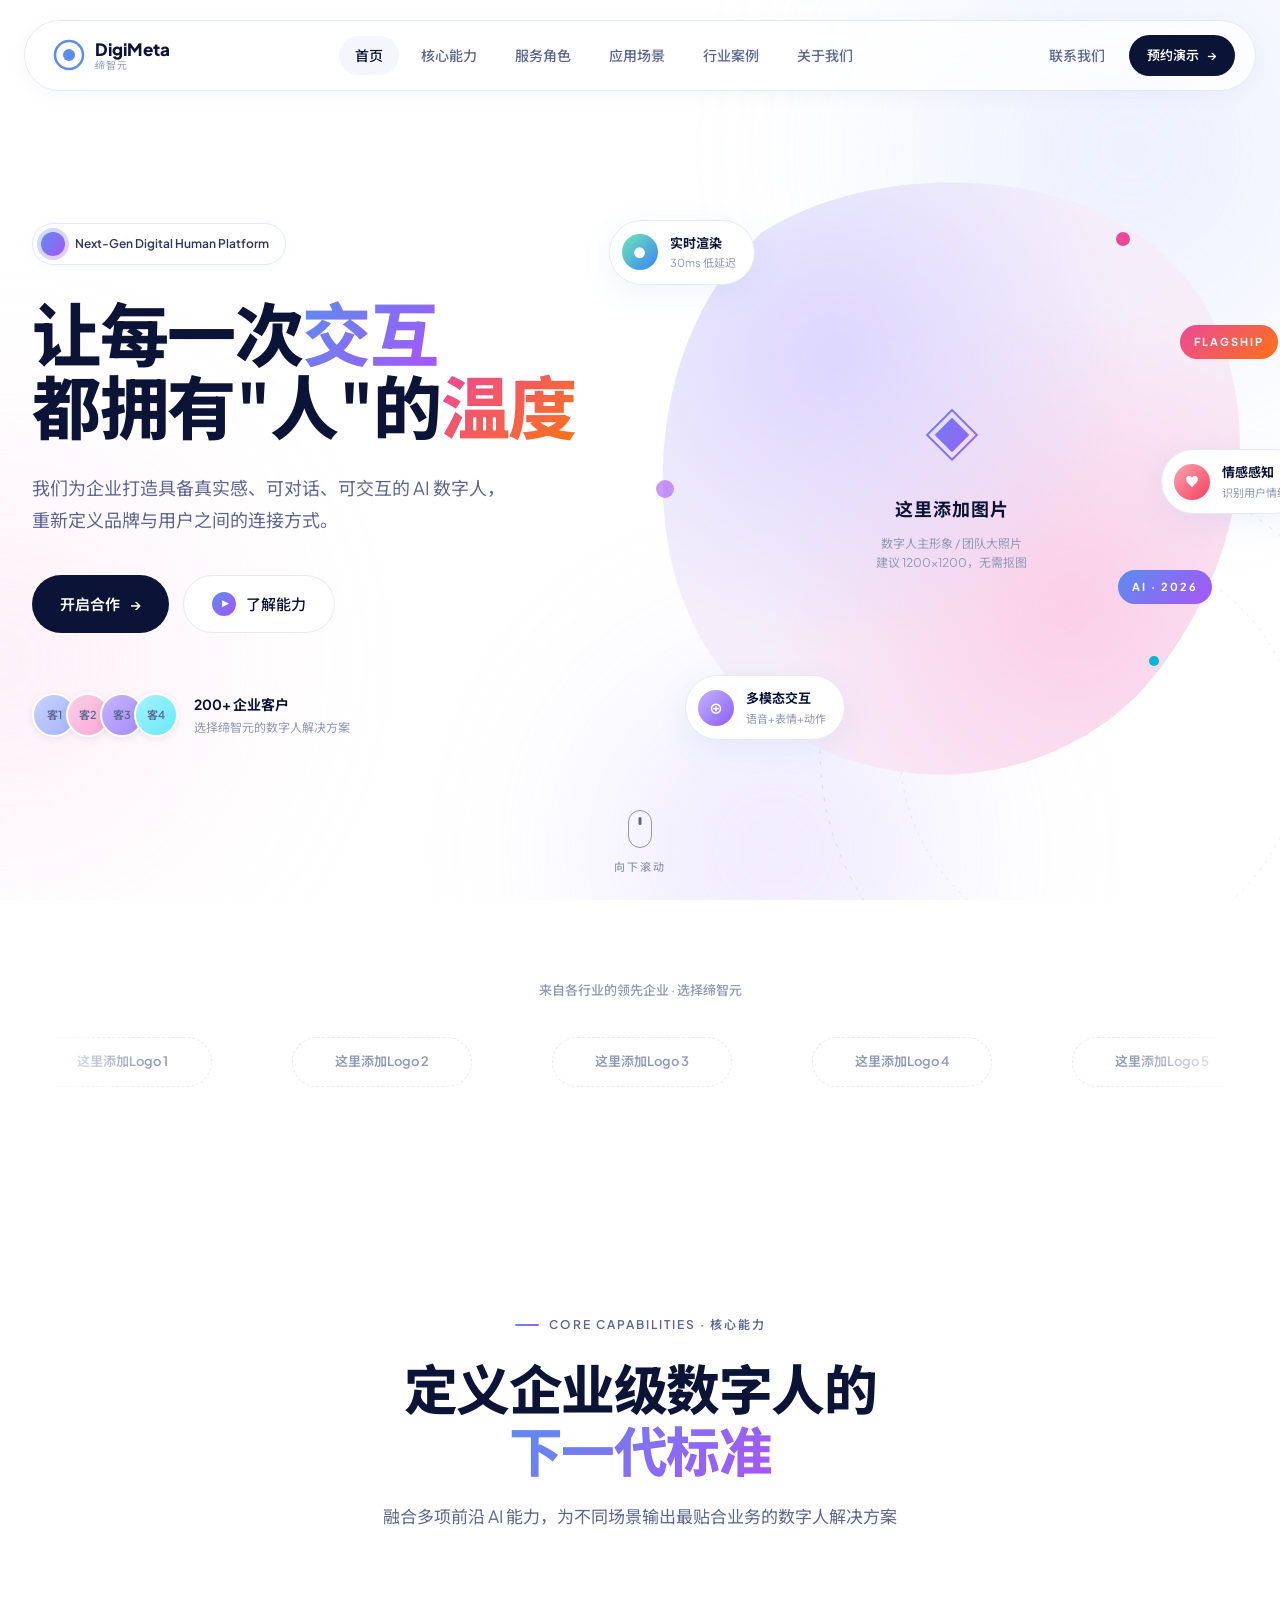
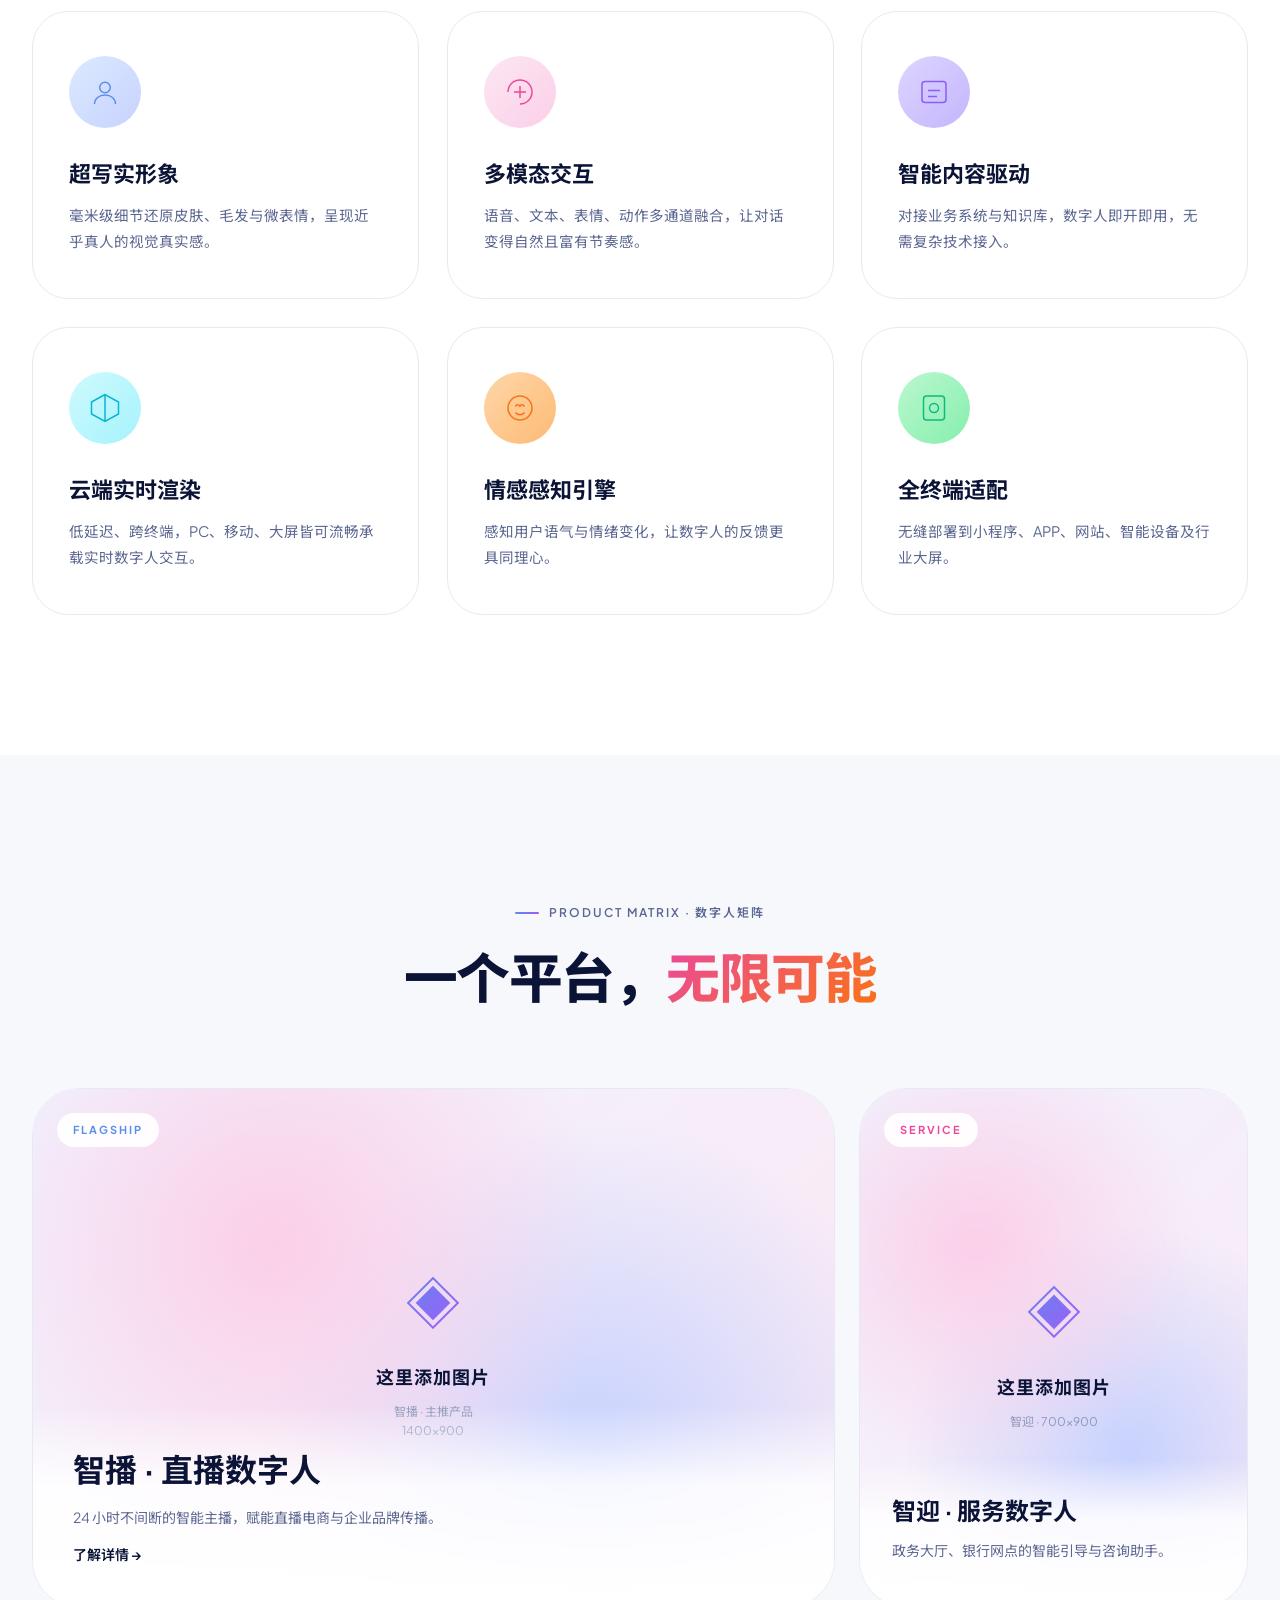
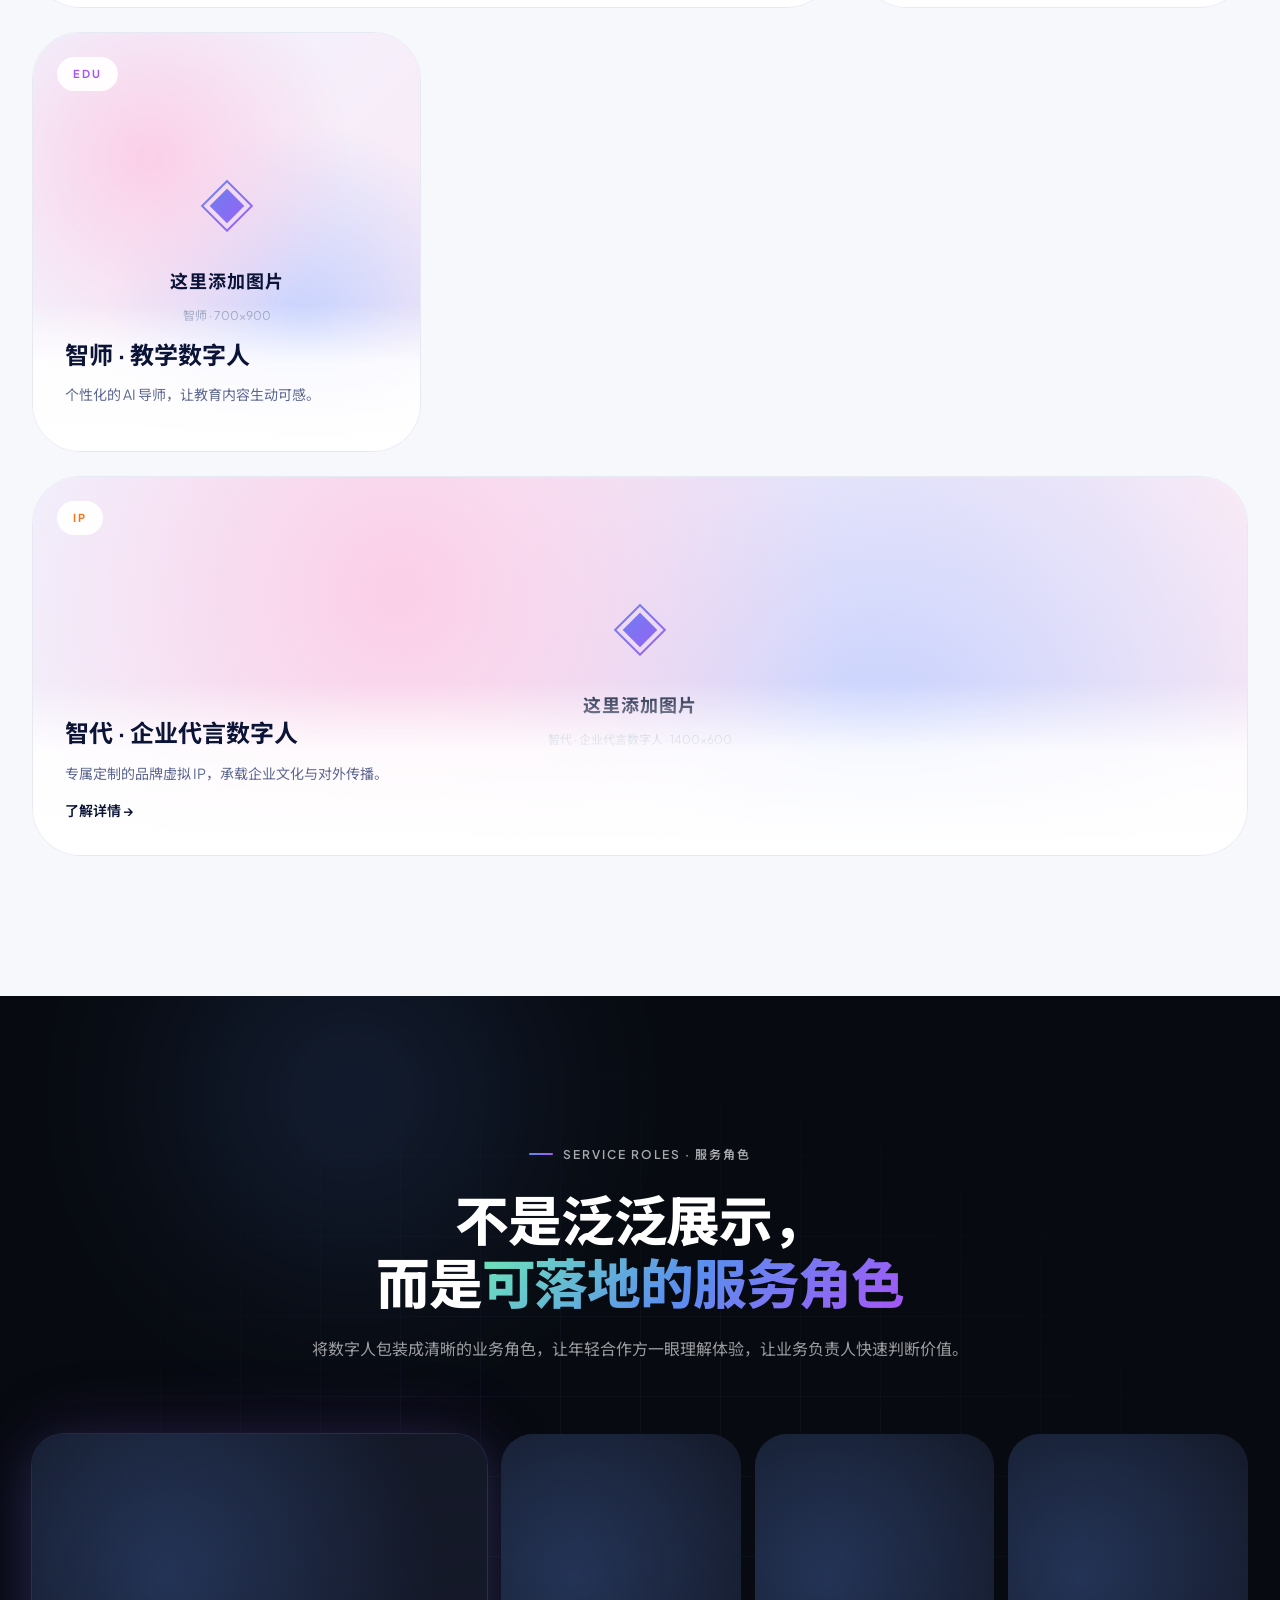
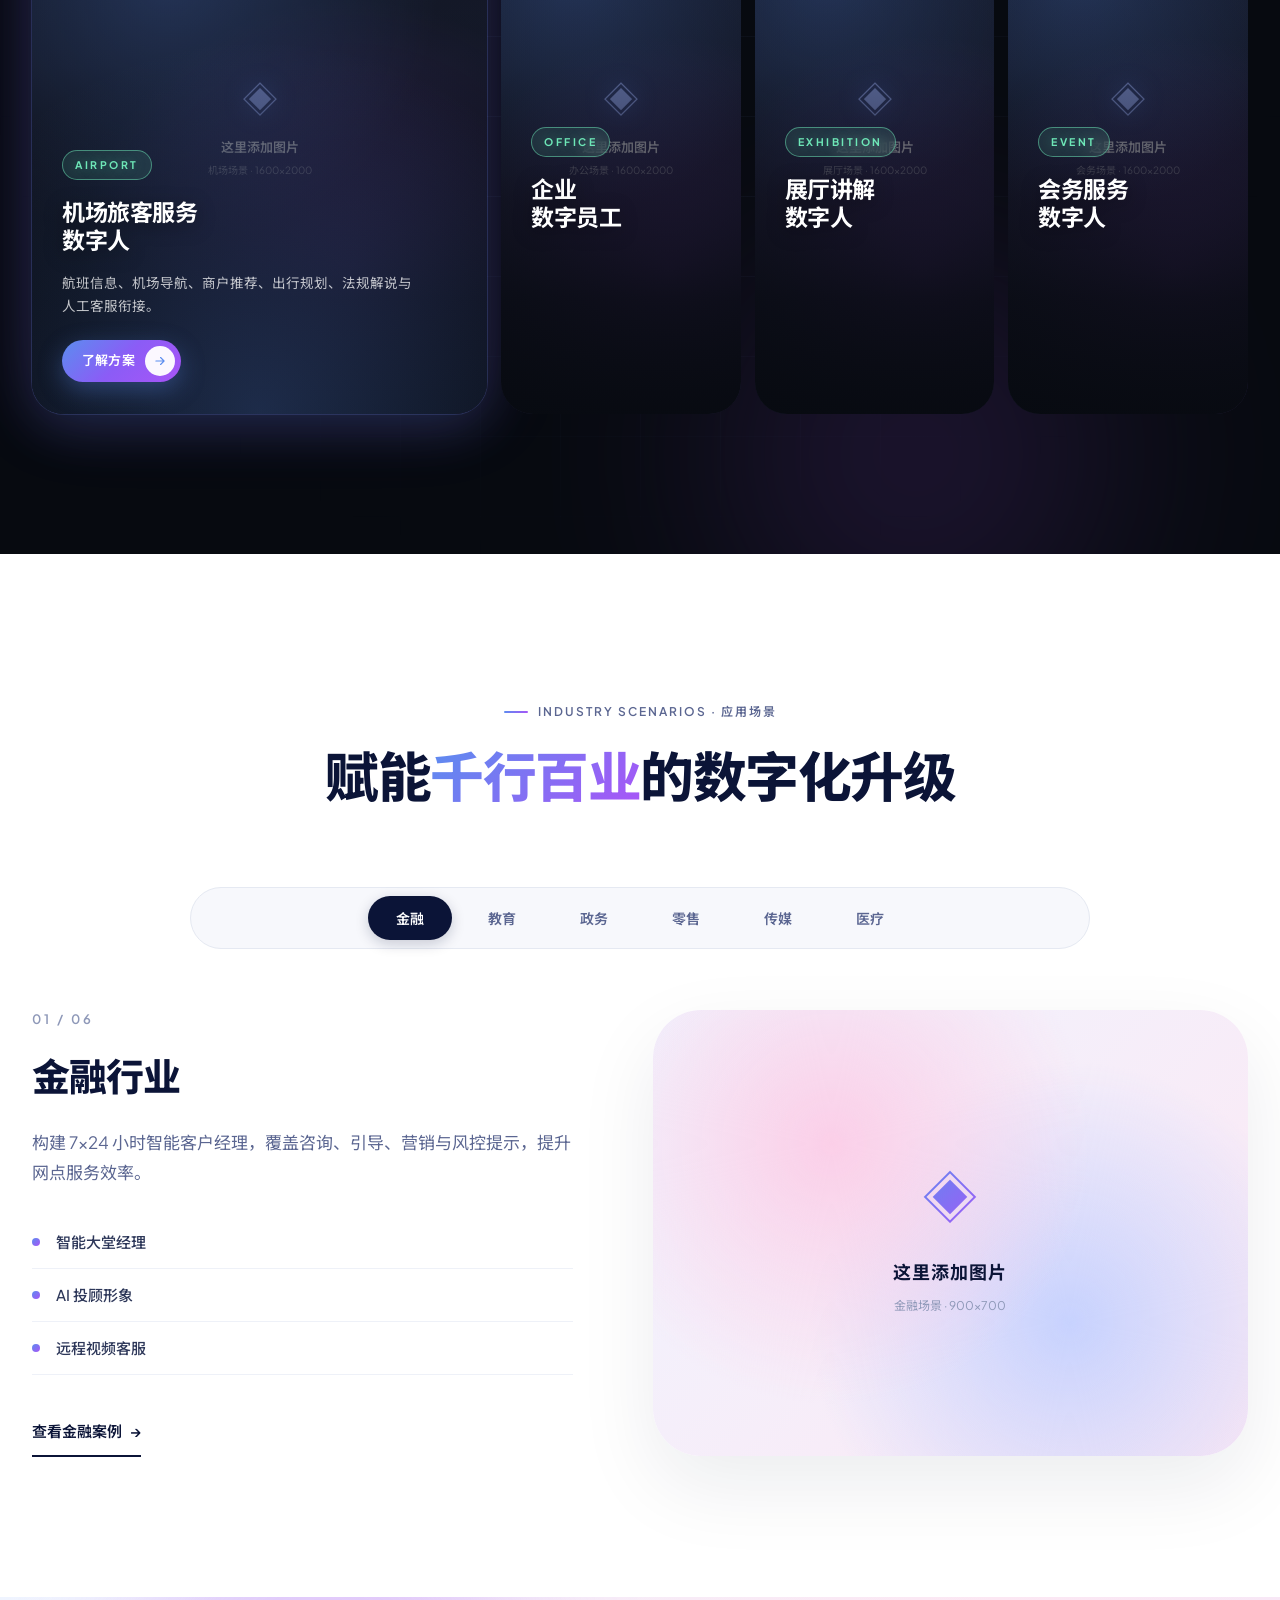
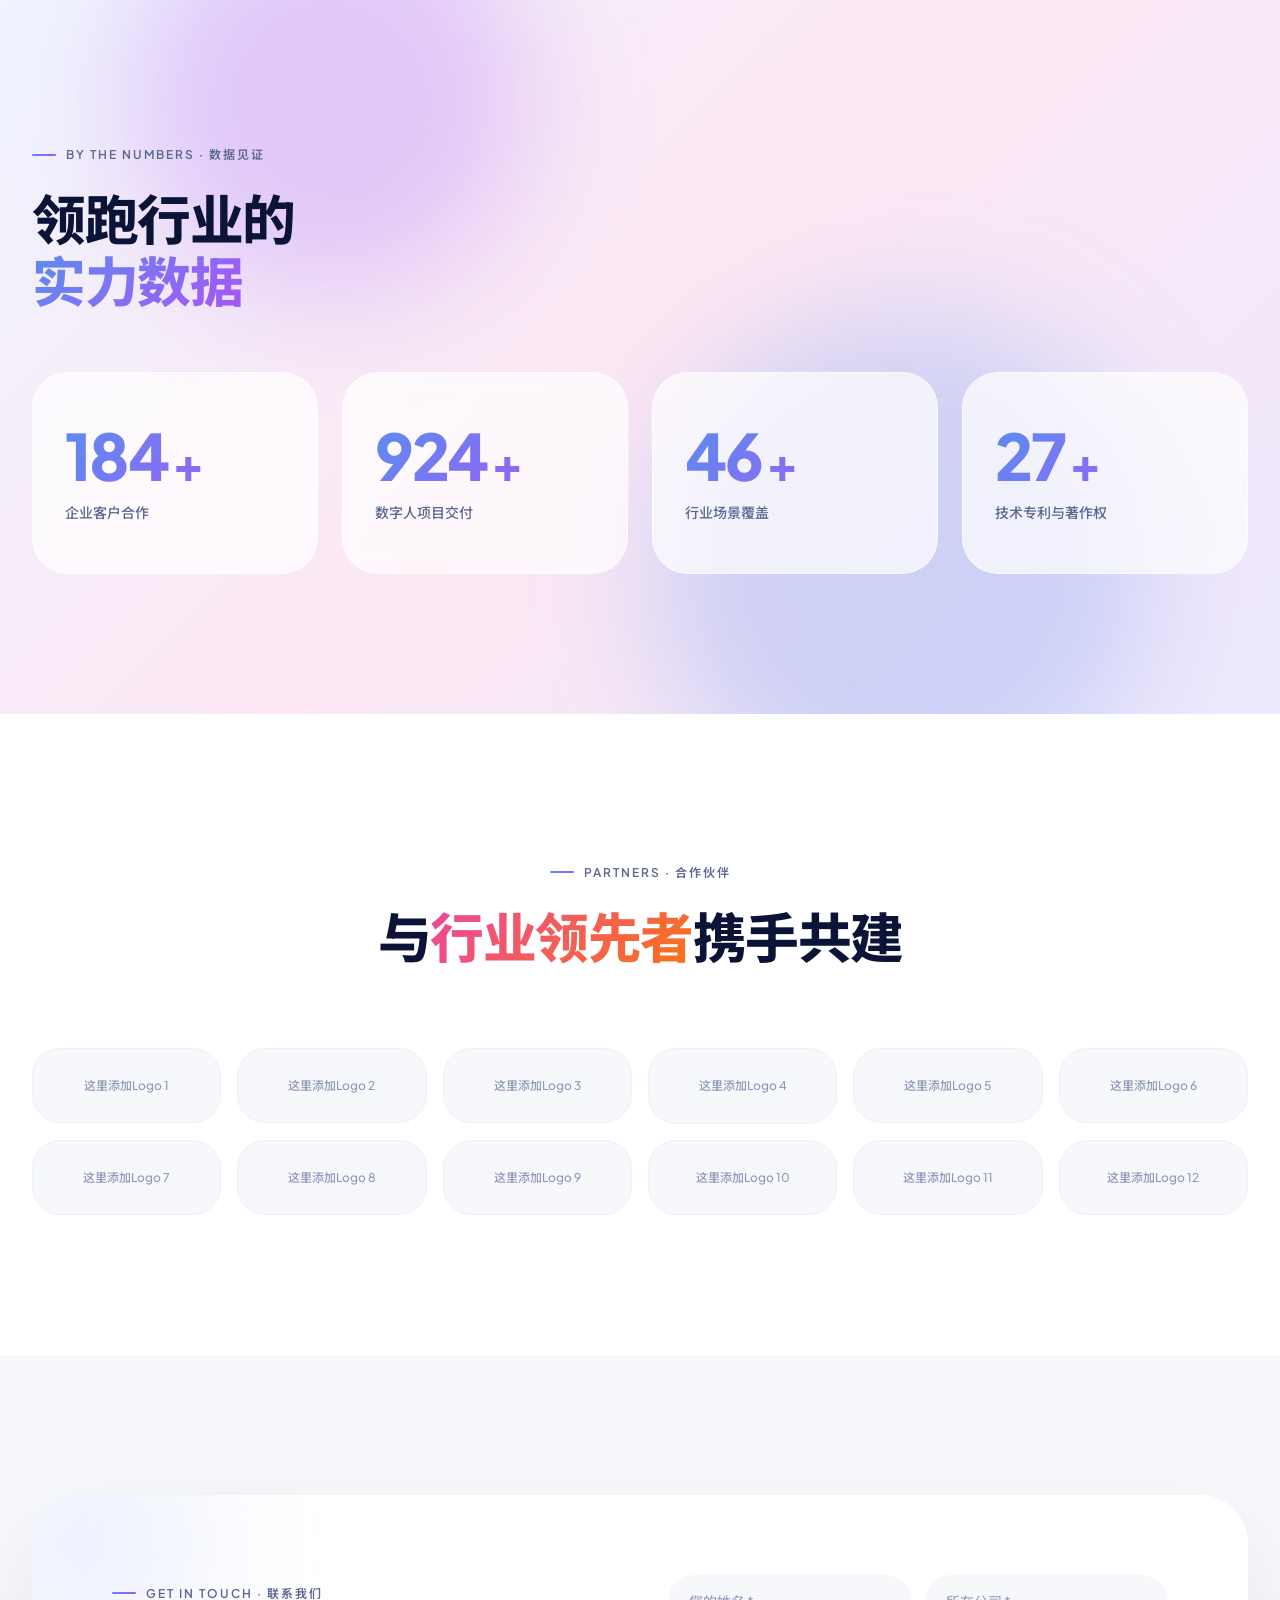
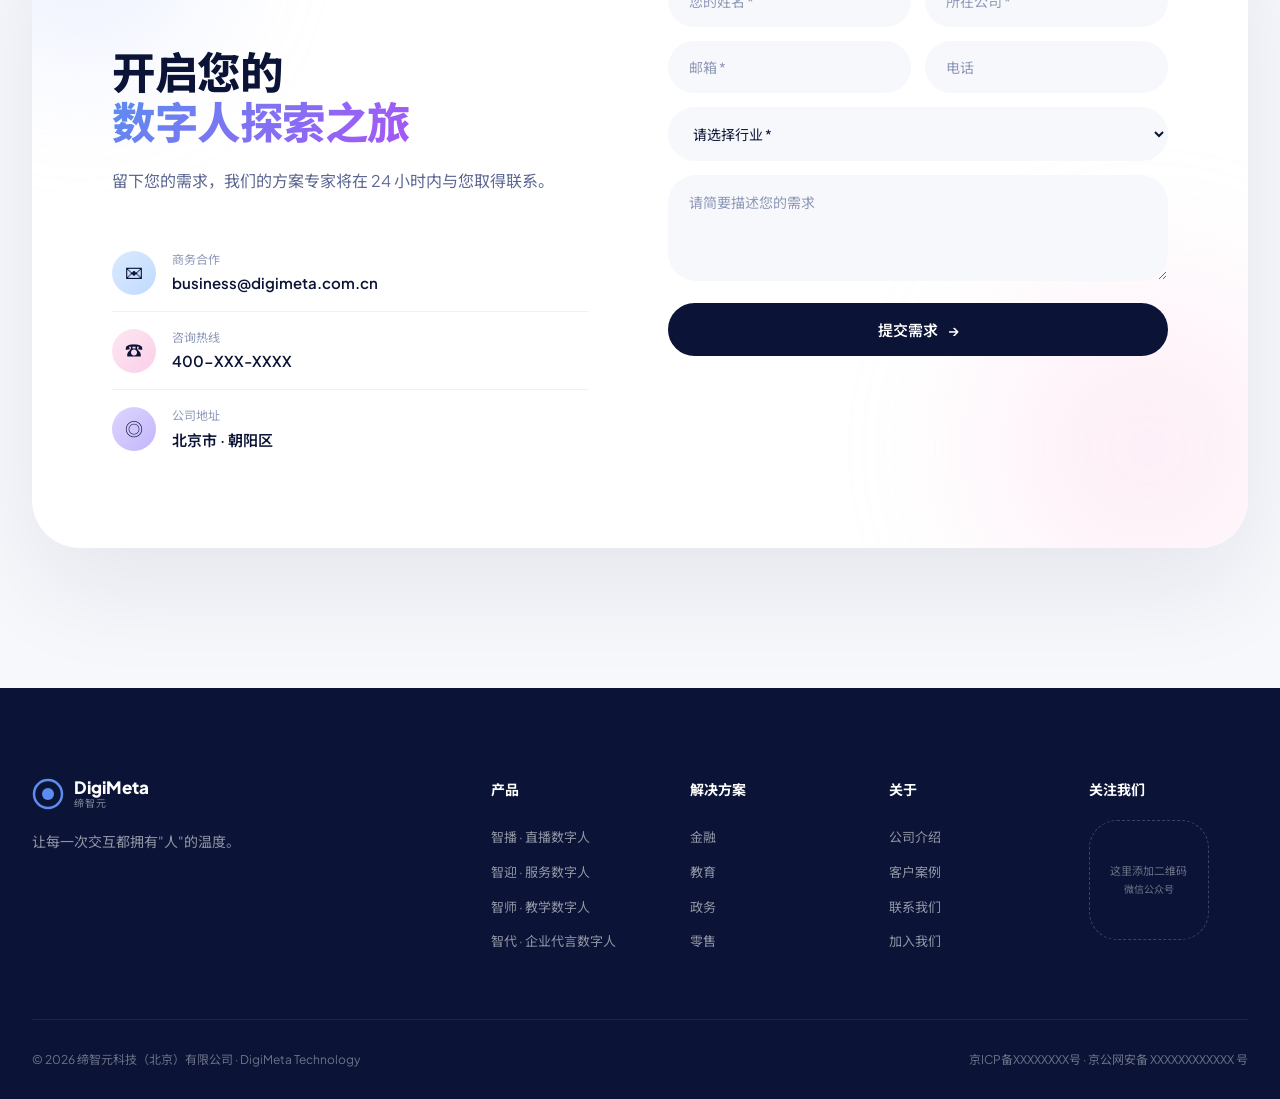
==== commit dfb6aad9: "加了一些炫酷特效" ====
--- a/index-light.html
+++ b/index-light.html
@@ -44,6 +44,7 @@
     <ul class="nav-links">
       <li><a href="#hero" class="active">首页</a></li>
       <li><a href="#capabilities">核心能力</a></li>
+      <li><a href="#roles">服务角色</a></li>
       <li><a href="#scenarios">应用场景</a></li>
       <li><a href="cases.html">行业案例</a></li>
       <li><a href="about.html">关于我们</a></li>
@@ -370,6 +371,141 @@
   </div>
 </section>
 
+<!-- ========== 服务角色 · 横向联动伸缩卡片组（深色科技风） ========== -->
+<section class="roles" id="roles">
+  <div class="roles-bg-decor">
+    <div class="rdecor rdecor-1"></div>
+    <div class="rdecor rdecor-2"></div>
+    <div class="rdecor-grid"></div>
+  </div>
+
+  <div class="roles-head reveal">
+    <span class="roles-eyebrow">
+      <span class="re-line"></span>
+      SERVICE ROLES · 服务角色
+    </span>
+    <h2 class="roles-title">
+      不是泛泛展示，<br/>
+      而是<span class="roles-grad">可落地的服务角色</span>
+    </h2>
+    <p class="roles-sub">
+      将数字人包装成清晰的业务角色，让年轻合作方一眼理解体验，让业务负责人快速判断价值。
+    </p>
+  </div>
+
+  <div class="roles-track reveal" role="list">
+
+    <!-- 卡片 1: AIRPORT（默认展开） -->
+    <article class="role-card active" data-role="airport" role="listitem" tabindex="0">
+      <div class="role-bg">
+        <!-- 这里添加图片：机场场景大图（建议数字人/航站楼/旅客场景，1600×2000，深色调） -->
+        <div class="role-img-ph">
+          <span class="role-ph-mark">◈</span>
+          <span class="role-ph-text">这里添加图片<br/><small>机场场景 · 1600×2000</small></span>
+        </div>
+      </div>
+      <div class="role-overlay"></div>
+      <div class="role-glow"></div>
+
+      <div class="role-content">
+        <span class="role-tag">AIRPORT</span>
+        <h3 class="role-title-text">机场旅客服务<br/>数字人</h3>
+        <div class="role-extra">
+          <p class="role-desc">航班信息、机场导航、商户推荐、出行规划、法规解说与人工客服衔接。</p>
+          <a href="#contact" class="role-cta">
+            <span>了解方案</span>
+            <span class="role-cta-arrow">
+              <svg width="14" height="14" viewBox="0 0 24 24" fill="none"><path d="M5 12h14M13 6l6 6-6 6" stroke="currentColor" stroke-width="2" stroke-linecap="round" stroke-linejoin="round"/></svg>
+            </span>
+          </a>
+        </div>
+      </div>
+    </article>
+
+    <!-- 卡片 2: OFFICE -->
+    <article class="role-card" data-role="office" role="listitem" tabindex="0">
+      <div class="role-bg">
+        <!-- 这里添加图片：企业办公/前台场景大图（建议 1600×2000，深色调） -->
+        <div class="role-img-ph">
+          <span class="role-ph-mark">◈</span>
+          <span class="role-ph-text">这里添加图片<br/><small>办公场景 · 1600×2000</small></span>
+        </div>
+      </div>
+      <div class="role-overlay"></div>
+      <div class="role-glow"></div>
+
+      <div class="role-content">
+        <span class="role-tag">OFFICE</span>
+        <h3 class="role-title-text">企业<br/>数字员工</h3>
+        <div class="role-extra">
+          <p class="role-desc">公司前台、访客接待、行政助理、智能办公、安防管理与空间服务。</p>
+          <a href="#contact" class="role-cta">
+            <span>了解方案</span>
+            <span class="role-cta-arrow">
+              <svg width="14" height="14" viewBox="0 0 24 24" fill="none"><path d="M5 12h14M13 6l6 6-6 6" stroke="currentColor" stroke-width="2" stroke-linecap="round" stroke-linejoin="round"/></svg>
+            </span>
+          </a>
+        </div>
+      </div>
+    </article>
+
+    <!-- 卡片 3: EXHIBITION -->
+    <article class="role-card" data-role="exhibition" role="listitem" tabindex="0">
+      <div class="role-bg">
+        <!-- 这里添加图片：展厅/博物馆场景大图（建议 1600×2000，深色调） -->
+        <div class="role-img-ph">
+          <span class="role-ph-mark">◈</span>
+          <span class="role-ph-text">这里添加图片<br/><small>展厅场景 · 1600×2000</small></span>
+        </div>
+      </div>
+      <div class="role-overlay"></div>
+      <div class="role-glow"></div>
+
+      <div class="role-content">
+        <span class="role-tag">EXHIBITION</span>
+        <h3 class="role-title-text">展厅讲解<br/>数字人</h3>
+        <div class="role-extra">
+          <p class="role-desc">展厅讲解引导、品牌故事表达、大模型智能问答和展项 IoT 联动。</p>
+          <a href="#contact" class="role-cta">
+            <span>了解方案</span>
+            <span class="role-cta-arrow">
+              <svg width="14" height="14" viewBox="0 0 24 24" fill="none"><path d="M5 12h14M13 6l6 6-6 6" stroke="currentColor" stroke-width="2" stroke-linecap="round" stroke-linejoin="round"/></svg>
+            </span>
+          </a>
+        </div>
+      </div>
+    </article>
+
+    <!-- 卡片 4: EVENT -->
+    <article class="role-card" data-role="event" role="listitem" tabindex="0">
+      <div class="role-bg">
+        <!-- 这里添加图片：会场/活动场景大图（建议 1600×2000，深色调） -->
+        <div class="role-img-ph">
+          <span class="role-ph-mark">◈</span>
+          <span class="role-ph-text">这里添加图片<br/><small>会务场景 · 1600×2000</small></span>
+        </div>
+      </div>
+      <div class="role-overlay"></div>
+      <div class="role-glow"></div>
+
+      <div class="role-content">
+        <span class="role-tag">EVENT</span>
+        <h3 class="role-title-text">会务服务<br/>数字人</h3>
+        <div class="role-extra">
+          <p class="role-desc">签到咨询、日程提醒、多语言引导、嘉宾服务和现场信息分发。</p>
+          <a href="#contact" class="role-cta">
+            <span>了解方案</span>
+            <span class="role-cta-arrow">
+              <svg width="14" height="14" viewBox="0 0 24 24" fill="none"><path d="M5 12h14M13 6l6 6-6 6" stroke="currentColor" stroke-width="2" stroke-linecap="round" stroke-linejoin="round"/></svg>
+            </span>
+          </a>
+        </div>
+      </div>
+    </article>
+
+  </div>
+</section>
+
 <!-- ========== 应用场景 ========== -->
 <section class="scenarios" id="scenarios">
   <div class="section-head reveal">
--- a/styles-light.css
+++ b/styles-light.css
@@ -47,14 +47,19 @@
 }
 
 * { margin: 0; padding: 0; box-sizing: border-box; }
-html { scroll-behavior: smooth; }
+html {
+  scroll-behavior: smooth;
+  overflow-x: clip;
+  scroll-padding-top: 100px;
+}
 
 body {
   font-family: var(--font-body);
   background: var(--bg-0);
   color: var(--text-1);
   line-height: 1.6;
-  overflow-x: hidden;
+  overflow-x: clip;
+  width: 100%;
   /* 保留原生光标，仅添加光晕效果 */
 }
 
@@ -72,6 +77,8 @@
 /* ============ 鼠标光晕（保留原生光标） ============ */
 .cursor-aura {
   position: fixed;
+  left: 50vw;
+  top: 50vh;
   width: 600px; height: 600px;
   pointer-events: none;
   z-index: 1;
@@ -84,6 +91,8 @@
   mix-blend-mode: multiply;
   filter: blur(20px);
   transition: opacity 0.3s;
+  will-change: left, top;
+  opacity: 0;
 }
 
 /* ============ 全局背景 Blob ============ */
@@ -329,14 +338,15 @@
 }
 .hero-decor {
   position: absolute;
-  top: 50%; right: -10%;
+  top: 50%; right: -120px;
   width: 600px; height: 600px;
-  transform: translateY(-50%);
   z-index: 0;
   opacity: 0.5;
+  pointer-events: none;
   animation: slowRotate 60s linear infinite;
 }
 @keyframes slowRotate {
+  from { transform: translateY(-50%) rotate(0deg); }
   to { transform: translateY(-50%) rotate(360deg); }
 }
 
@@ -722,6 +732,8 @@
   display: grid;
   grid-template-columns: repeat(3, 1fr);
   gap: 28px;
+  /* GPU 提升，避免子元素抖动 */
+  transform: translateZ(0);
 }
 .cap-card {
   position: relative;
@@ -729,8 +741,16 @@
   background: var(--surface);
   border: 1px solid var(--border);
   border-radius: var(--radius-xl);
-  transition: all 0.4s cubic-bezier(0.16, 1, 0.3, 1);
   overflow: hidden;
+  transform: scale(1);
+  transform-origin: center center;
+  transition:
+    transform 0.5s cubic-bezier(0.16, 1, 0.3, 1),
+    opacity 0.5s cubic-bezier(0.16, 1, 0.3, 1),
+    box-shadow 0.5s cubic-bezier(0.16, 1, 0.3, 1),
+    border-color 0.5s cubic-bezier(0.16, 1, 0.3, 1),
+    filter 0.5s cubic-bezier(0.16, 1, 0.3, 1);
+  will-change: transform, opacity;
 }
 .cap-card::before {
   content: '';
@@ -739,13 +759,24 @@
   width: 200px; height: 200px;
   background: radial-gradient(circle, rgba(168, 85, 247, 0.08), transparent 70%);
   opacity: 0;
-  transition: opacity 0.4s;
+  transition: opacity 0.5s;
   border-radius: 50%;
-}
-.cap-card:hover {
-  transform: translateY(-10px);
+  pointer-events: none;
+}
+/* 组联动：悬停组内任意卡片，其他卡片缩小变淡 */
+.cap-grid:hover .cap-card {
+  transform: scale(0.96);
+  opacity: 0.55;
+  filter: saturate(0.7);
+}
+/* 当前悬停的卡片放大 */
+.cap-grid .cap-card:hover {
+  transform: scale(1.04);
+  opacity: 1;
+  filter: none;
   border-color: transparent;
   box-shadow: var(--shadow-lg);
+  z-index: 2;
 }
 .cap-card:hover::before { opacity: 1; }
 
@@ -782,6 +813,7 @@
   display: grid;
   grid-template-columns: repeat(3, 1fr);
   gap: 24px;
+  transform: translateZ(0);
 }
 .show-card {
   position: relative;
@@ -789,16 +821,32 @@
   overflow: hidden;
   background: var(--surface);
   border: 1px solid var(--border);
-  transition: all 0.5s cubic-bezier(0.16, 1, 0.3, 1);
   cursor: pointer;
   min-height: 420px;
+  transform: scale(1);
+  transform-origin: center center;
+  transition:
+    transform 0.55s cubic-bezier(0.16, 1, 0.3, 1),
+    opacity 0.55s cubic-bezier(0.16, 1, 0.3, 1),
+    box-shadow 0.55s cubic-bezier(0.16, 1, 0.3, 1),
+    filter 0.55s cubic-bezier(0.16, 1, 0.3, 1);
+  will-change: transform, opacity;
 }
 .show-card.big { grid-column: span 2; min-height: 520px; }
 .show-card.wide { grid-column: span 3; min-height: 380px; }
 
-.show-card:hover {
-  transform: translateY(-8px);
+/* 组联动 */
+.showcase-grid:hover .show-card {
+  transform: scale(0.97);
+  opacity: 0.6;
+  filter: saturate(0.75);
+}
+.showcase-grid .show-card:hover {
+  transform: scale(1.02);
+  opacity: 1;
+  filter: none;
   box-shadow: var(--shadow-lg);
+  z-index: 2;
 }
 
 .show-mask {
@@ -1023,6 +1071,7 @@
   display: grid;
   grid-template-columns: repeat(4, 1fr);
   gap: 24px;
+  transform: translateZ(0);
 }
 .ach-item {
   background: rgba(255, 255, 255, 0.7);
@@ -1031,12 +1080,24 @@
   border-radius: var(--radius-xl);
   padding: 50px 32px;
   text-align: left;
-  transition: all 0.4s;
-}
-.ach-item:hover {
-  transform: translateY(-6px);
-  background: rgba(255, 255, 255, 0.9);
+  transform: scale(1);
+  transition:
+    transform 0.55s cubic-bezier(0.16, 1, 0.3, 1),
+    opacity 0.55s cubic-bezier(0.16, 1, 0.3, 1),
+    background 0.55s,
+    box-shadow 0.55s;
+  will-change: transform, opacity;
+}
+.ach-grid:hover .ach-item {
+  transform: scale(0.97);
+  opacity: 0.65;
+}
+.ach-grid .ach-item:hover {
+  transform: scale(1.04);
+  opacity: 1;
+  background: rgba(255, 255, 255, 0.95);
   box-shadow: var(--shadow-lg);
+  z-index: 2;
 }
 .ach-num {
   display: flex;
@@ -1067,6 +1128,7 @@
   display: grid;
   grid-template-columns: repeat(6, 1fr);
   gap: 16px;
+  transform: translateZ(0);
 }
 .partner-cell {
   aspect-ratio: 5 / 2;
@@ -1081,14 +1143,26 @@
   border: 1px solid var(--border-soft);
   text-align: center;
   padding: 12px;
-  transition: all 0.3s;
-}
-.partner-cell:hover {
+  transform: scale(1);
+  transition:
+    transform 0.5s cubic-bezier(0.16, 1, 0.3, 1),
+    opacity 0.5s cubic-bezier(0.16, 1, 0.3, 1),
+    background 0.5s,
+    box-shadow 0.5s,
+    color 0.5s;
+}
+.partner-grid:hover .partner-cell {
+  transform: scale(0.96);
+  opacity: 0.5;
+}
+.partner-grid .partner-cell:hover {
   background: white;
   border-color: var(--border);
-  box-shadow: var(--shadow-soft);
-  transform: translateY(-2px);
+  box-shadow: var(--shadow-md);
+  transform: scale(1.06);
+  opacity: 1;
   color: var(--text-1);
+  z-index: 2;
 }
 
 /* ============ 联系我们 ============ */
@@ -1315,3 +1389,413 @@
   .footer-cols { grid-template-columns: 1fr; }
   .footer-bottom { flex-direction: column; text-align: center; }
 }
+
+/* ================================================================
+   服务角色 · 横向联动伸缩卡片组（深色科技风）
+   ================================================================ */
+
+.roles {
+  position: relative;
+  z-index: 2;
+  padding: 140px 32px;
+  background: #070a10;
+  color: #ffffff;
+  overflow: hidden;
+  isolation: isolate;
+}
+
+/* 深色背景装饰 */
+.roles-bg-decor {
+  position: absolute;
+  inset: 0;
+  z-index: 0;
+  pointer-events: none;
+}
+.rdecor {
+  position: absolute;
+  border-radius: 50%;
+  filter: blur(90px);
+  opacity: 0.45;
+}
+.rdecor-1 {
+  top: -150px; left: 8%;
+  width: 500px; height: 500px;
+  background: radial-gradient(circle, rgba(91, 141, 239, 0.5), transparent 70%);
+}
+.rdecor-2 {
+  bottom: -200px; right: 5%;
+  width: 600px; height: 600px;
+  background: radial-gradient(circle, rgba(168, 85, 247, 0.4), transparent 70%);
+}
+.rdecor-grid {
+  position: absolute;
+  inset: 0;
+  background-image:
+    linear-gradient(rgba(120, 140, 200, 0.05) 1px, transparent 1px),
+    linear-gradient(90deg, rgba(120, 140, 200, 0.05) 1px, transparent 1px);
+  background-size: 80px 80px;
+  mask-image: radial-gradient(ellipse at center, black 30%, transparent 75%);
+  -webkit-mask-image: radial-gradient(ellipse at center, black 30%, transparent 75%);
+}
+
+/* 标题区 */
+.roles-head {
+  position: relative;
+  z-index: 2;
+  max-width: 900px;
+  margin: 0 auto 70px;
+  text-align: center;
+}
+.roles-eyebrow {
+  display: inline-flex;
+  align-items: center;
+  gap: 10px;
+  font-size: 12px;
+  font-weight: 600;
+  color: rgba(255, 255, 255, 0.65);
+  letter-spacing: 2px;
+  margin-bottom: 24px;
+}
+.re-line {
+  display: inline-block;
+  width: 24px; height: 2px;
+  background: linear-gradient(90deg, #5b8def, #a855f7);
+  border-radius: 2px;
+}
+.roles-title {
+  font-size: clamp(34px, 4.2vw, 54px);
+  font-weight: 800;
+  line-height: 1.18;
+  color: #ffffff;
+  letter-spacing: -1.2px;
+  margin-bottom: 20px;
+}
+.roles-grad {
+  background: linear-gradient(135deg, #6ee7b7 0%, #5b8def 50%, #a855f7 100%);
+  -webkit-background-clip: text;
+  background-clip: text;
+  color: transparent;
+}
+.roles-sub {
+  font-size: 16px;
+  line-height: 1.8;
+  color: rgba(255, 255, 255, 0.6);
+  max-width: 720px;
+  margin: 0 auto;
+}
+
+/* 卡片轨道 */
+.roles-track {
+  position: relative;
+  z-index: 2;
+  max-width: 1380px;
+  margin: 0 auto;
+  display: flex;
+  gap: 14px;
+  height: 580px;
+  /* GPU 提升，避免子卡片在 flex 动画中抖动 */
+  transform: translateZ(0);
+}
+
+/* 单卡片基础 */
+.role-card {
+  position: relative;
+  flex-grow: 1;
+  flex-basis: 0;
+  flex-shrink: 1;
+  min-width: 170px;
+  border-radius: 32px;
+  overflow: hidden;
+  cursor: pointer;
+  background: #0d1119;
+  outline: none;
+  transition:
+    flex-grow 0.45s cubic-bezier(0.2, 0.8, 0.2, 1),
+    opacity 0.45s cubic-bezier(0.2, 0.8, 0.2, 1),
+    filter 0.45s cubic-bezier(0.2, 0.8, 0.2, 1),
+    box-shadow 0.55s cubic-bezier(0.2, 0.8, 0.2, 1);
+  will-change: flex-grow, opacity, filter;
+}
+
+/* 默认：首张稍大 */
+.role-card.active { flex-grow: 1.9; }
+
+/* 当组被悬停：所有卡片均压缩变暗（含 active），保留被悬停的那张突出 */
+.roles-track:hover .role-card,
+.roles-track:focus-within .role-card {
+  flex-grow: 1;
+  opacity: 0.55;
+  filter: brightness(0.65) saturate(0.7);
+}
+.roles-track:hover .role-card.active,
+.roles-track:focus-within .role-card.active {
+  flex-grow: 1;
+}
+.roles-track:hover .role-card:hover,
+.roles-track:hover .role-card:focus-visible,
+.roles-track:focus-within .role-card:focus-visible {
+  flex-grow: 2.8;
+  opacity: 1;
+  filter: none;
+  box-shadow:
+    0 0 0 1px rgba(120, 150, 255, 0.25),
+    0 24px 60px rgba(91, 141, 239, 0.28),
+    0 0 100px rgba(168, 85, 247, 0.20);
+}
+
+/* 默认 active 也带柔光（无悬停时） */
+.role-card.active {
+  box-shadow:
+    0 0 0 1px rgba(120, 150, 255, 0.18),
+    0 16px 50px rgba(91, 141, 239, 0.18),
+    0 0 80px rgba(168, 85, 247, 0.15);
+}
+
+/* 背景图层 */
+.role-bg {
+  position: absolute;
+  inset: 0;
+  z-index: 0;
+  overflow: hidden;
+  transition: transform 0.6s cubic-bezier(0.2, 0.8, 0.2, 1);
+}
+.role-card:hover .role-bg {
+  transform: scale(1.06);
+}
+
+/* 图片占位（用户替换为真实图后会自动适配） */
+.role-img-ph {
+  width: 100%;
+  height: 100%;
+  display: flex;
+  flex-direction: column;
+  align-items: center;
+  justify-content: center;
+  gap: 10px;
+  background:
+    radial-gradient(circle at 30% 25%, rgba(91, 141, 239, 0.35) 0%, transparent 50%),
+    radial-gradient(circle at 70% 75%, rgba(168, 85, 247, 0.3) 0%, transparent 50%),
+    linear-gradient(160deg, #131826 0%, #1a1f33 50%, #0f1320 100%);
+  color: rgba(255, 255, 255, 0.55);
+  text-align: center;
+  font-size: 12px;
+  padding: 20px;
+}
+.role-ph-mark {
+  font-size: 36px;
+  color: rgba(160, 180, 255, 0.7);
+  text-shadow: 0 0 24px rgba(91, 141, 239, 0.4);
+}
+.role-ph-text { font-size: 13px; font-weight: 600; line-height: 1.6; color: rgba(255, 255, 255, 0.7); }
+.role-ph-text small { display: block; margin-top: 4px; font-size: 10px; color: rgba(255, 255, 255, 0.4); font-weight: 400; }
+
+/* 蒙版（深色渐变保证文字可读） */
+.role-overlay {
+  position: absolute;
+  inset: 0;
+  z-index: 1;
+  background:
+    linear-gradient(180deg,
+      rgba(7, 10, 16, 0.15) 0%,
+      rgba(7, 10, 16, 0.35) 40%,
+      rgba(7, 10, 16, 0.85) 80%,
+      rgba(7, 10, 16, 0.96) 100%);
+  pointer-events: none;
+}
+
+/* 内部光晕（悬停时增强，未悬停淡化） */
+.role-glow {
+  position: absolute;
+  inset: 0;
+  z-index: 1;
+  background: radial-gradient(circle at 50% 100%, rgba(91, 141, 239, 0.25), transparent 60%);
+  opacity: 0;
+  transition: opacity 0.5s cubic-bezier(0.2, 0.8, 0.2, 1);
+  pointer-events: none;
+}
+.role-card.active .role-glow,
+.role-card:hover .role-glow {
+  opacity: 1;
+}
+.roles-track:hover .role-card .role-glow {
+  opacity: 0;
+}
+.roles-track:hover .role-card:hover .role-glow {
+  opacity: 1;
+}
+
+/* 内容 */
+.role-content {
+  position: absolute;
+  inset: auto 0 0 0;
+  z-index: 3;
+  padding: 36px 30px 32px;
+  color: white;
+}
+
+.role-tag {
+  display: inline-block;
+  padding: 6px 12px;
+  background: rgba(110, 231, 183, 0.12);
+  border: 1px solid rgba(110, 231, 183, 0.5);
+  border-radius: 100px;
+  font-size: 10.5px;
+  font-weight: 700;
+  letter-spacing: 2.5px;
+  color: #6ee7b7;
+  margin-bottom: 18px;
+  text-shadow: 0 0 12px rgba(110, 231, 183, 0.35);
+  backdrop-filter: blur(8px);
+}
+
+.role-title-text {
+  font-size: clamp(22px, 1.8vw, 30px);
+  font-weight: 700;
+  line-height: 1.2;
+  color: white;
+  margin-bottom: 18px;
+  letter-spacing: -0.5px;
+  text-shadow: 0 4px 20px rgba(0, 0, 0, 0.4);
+}
+
+/* 描述+按钮：默认隐藏，激活/悬停时显示 */
+.role-extra {
+  opacity: 0;
+  transform: translateY(14px);
+  transition:
+    opacity 0.4s cubic-bezier(0.2, 0.8, 0.2, 1) 0.05s,
+    transform 0.5s cubic-bezier(0.2, 0.8, 0.2, 1) 0.05s;
+  pointer-events: none;
+}
+.role-card.active .role-extra {
+  opacity: 1;
+  transform: translateY(0);
+  pointer-events: auto;
+}
+
+/* 当某张被悬停 → 该卡片显示 extra */
+.role-card:hover .role-extra,
+.role-card:focus-visible .role-extra {
+  opacity: 1;
+  transform: translateY(0);
+  pointer-events: auto;
+  transition-delay: 0.12s;
+}
+/* 当组被悬停但当前卡片未被悬停 → 隐藏 extra（即使是 active） */
+.roles-track:hover .role-card:not(:hover) .role-extra,
+.roles-track:focus-within .role-card:not(:focus-visible):not(:hover) .role-extra {
+  opacity: 0;
+  transform: translateY(14px);
+  pointer-events: none;
+  transition-delay: 0s;
+}
+
+.role-desc {
+  font-size: 13.5px;
+  line-height: 1.7;
+  color: rgba(255, 255, 255, 0.75);
+  margin-bottom: 22px;
+  max-width: 360px;
+}
+
+/* CTA：紫蓝渐变胶囊 + 圆形箭头 */
+.role-cta {
+  display: inline-flex;
+  align-items: center;
+  gap: 10px;
+  padding: 6px 6px 6px 20px;
+  background: linear-gradient(135deg, #5b8def 0%, #8b5cf6 50%, #a855f7 100%);
+  border-radius: 100px;
+  color: white;
+  font-size: 13px;
+  font-weight: 600;
+  letter-spacing: 0.2px;
+  text-decoration: none;
+  transition: transform 0.35s cubic-bezier(0.2, 0.8, 0.2, 1),
+              box-shadow 0.4s cubic-bezier(0.2, 0.8, 0.2, 1);
+  box-shadow: 0 8px 24px rgba(91, 141, 239, 0.35);
+}
+.role-cta:hover {
+  transform: translateY(-2px);
+  box-shadow: 0 14px 38px rgba(91, 141, 239, 0.5);
+}
+.role-cta-arrow {
+  width: 30px; height: 30px;
+  background: rgba(255, 255, 255, 0.96);
+  color: #5b8def;
+  border-radius: 50%;
+  display: inline-flex;
+  align-items: center;
+  justify-content: center;
+  transition: transform 0.35s cubic-bezier(0.2, 0.8, 0.2, 1);
+}
+.role-cta:hover .role-cta-arrow {
+  transform: translateX(2px) rotate(-12deg);
+}
+
+/* 响应式：平板降低高度 */
+@media (max-width: 1024px) {
+  .roles { padding: 100px 24px; }
+  .roles-track { height: 520px; gap: 10px; }
+  .role-card { min-width: 130px; border-radius: 26px; }
+  .role-content { padding: 28px 22px 26px; }
+  .role-title-text { font-size: 22px; }
+  .role-desc { font-size: 13px; }
+}
+
+/* 响应式：移动端纵向堆叠，全部展开 */
+@media (max-width: 768px) {
+  .roles { padding: 80px 20px; }
+  .roles-head { margin-bottom: 50px; }
+  .roles-track {
+    flex-direction: column;
+    height: auto;
+    gap: 16px;
+  }
+  .role-card {
+    flex-grow: 1 !important;
+    flex-basis: auto;
+    min-width: 0;
+    min-height: 380px;
+    opacity: 1 !important;
+    filter: none !important;
+    border-radius: 28px;
+    box-shadow:
+      0 0 0 1px rgba(120, 150, 255, 0.12),
+      0 12px 40px rgba(91, 141, 239, 0.15) !important;
+  }
+  .role-card .role-extra {
+    opacity: 1 !important;
+    transform: none !important;
+    pointer-events: auto !important;
+  }
+  .role-card .role-glow { opacity: 1 !important; }
+  .role-bg, .role-card:hover .role-bg { transform: none; }
+  .role-content { padding: 28px 24px 26px; }
+  .role-title-text { font-size: 24px; }
+}
+
+/* prefers-reduced-motion：关闭复杂动效 */
+@media (prefers-reduced-motion: reduce) {
+  .role-card,
+  .role-card .role-bg,
+  .role-card .role-extra,
+  .role-card .role-glow,
+  .role-cta,
+  .role-cta-arrow {
+    transition: none !important;
+    animation: none !important;
+  }
+  .role-card .role-extra {
+    opacity: 1;
+    transform: none;
+    pointer-events: auto;
+  }
+  .role-card .role-glow { opacity: 0.6; }
+  .roles-track:hover .role-card,
+  .roles-track:focus-within .role-card {
+    opacity: 1;
+    filter: none;
+  }
+}
+
